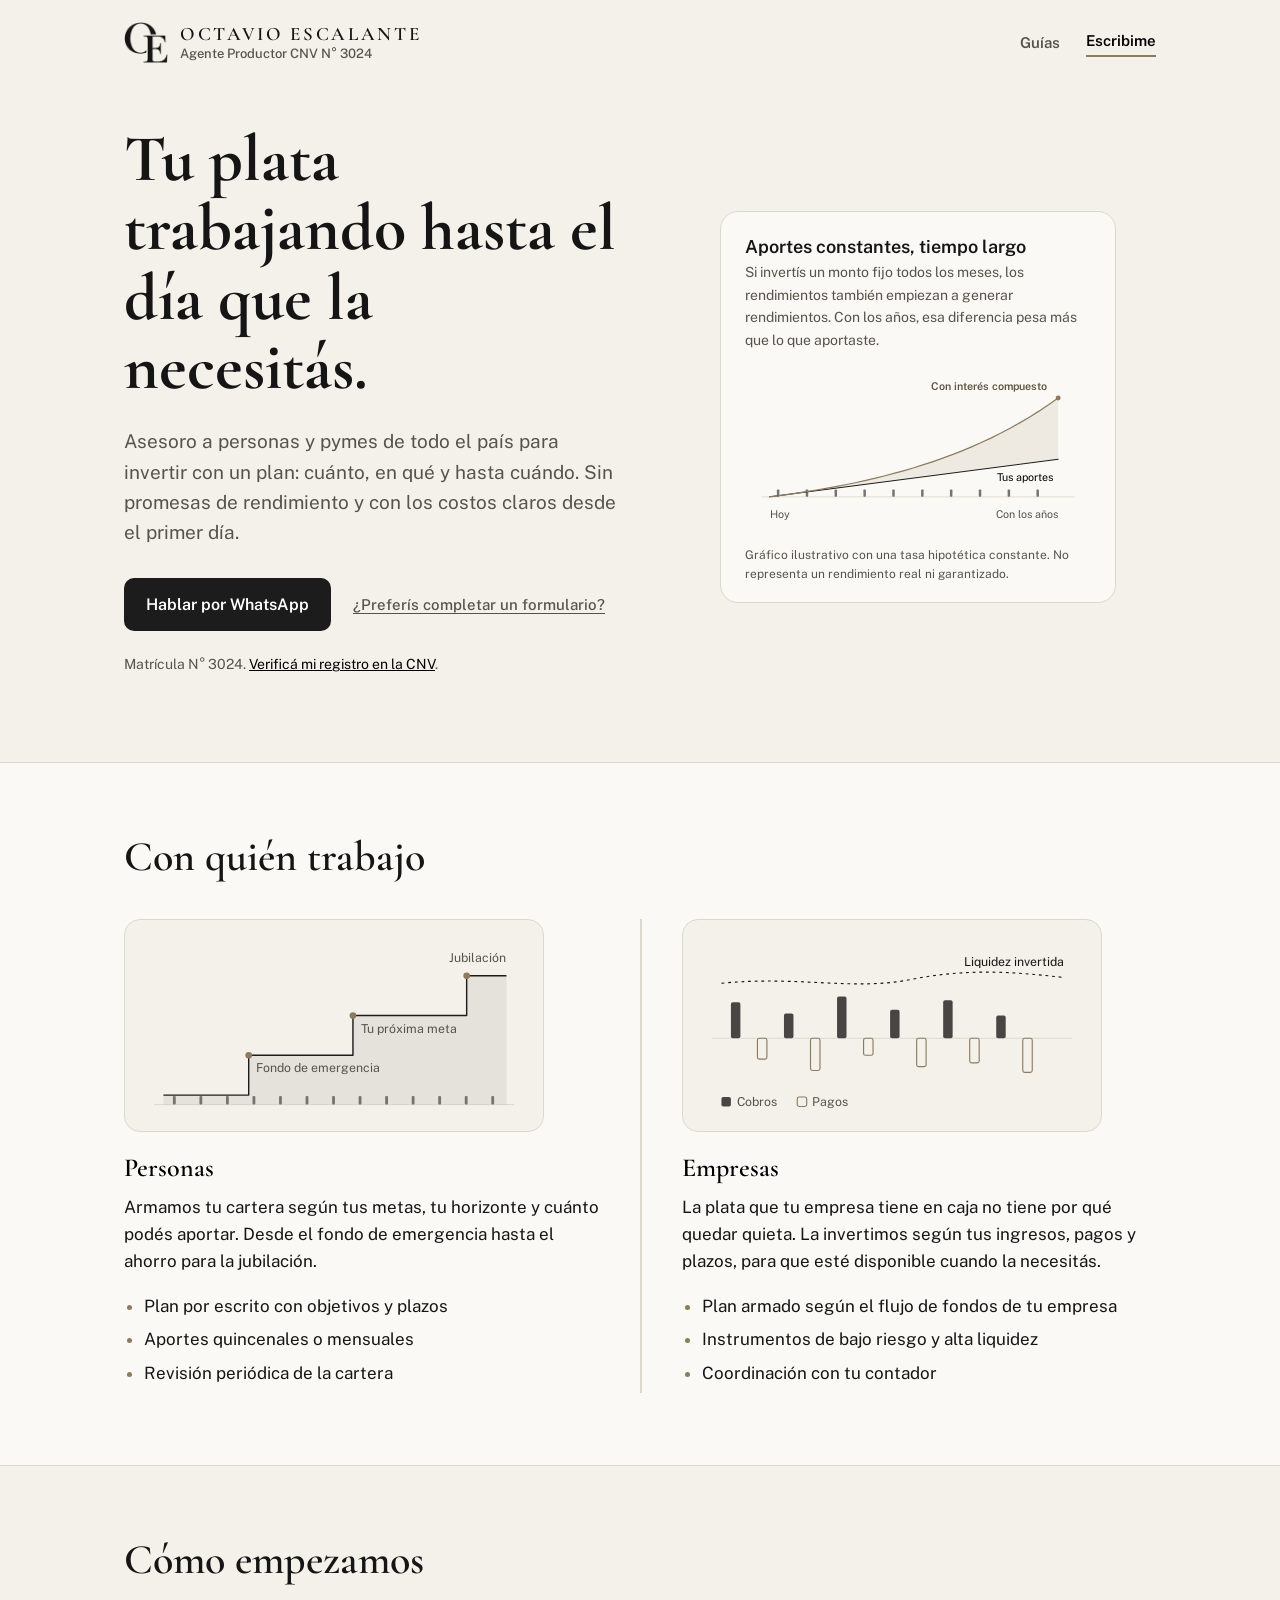
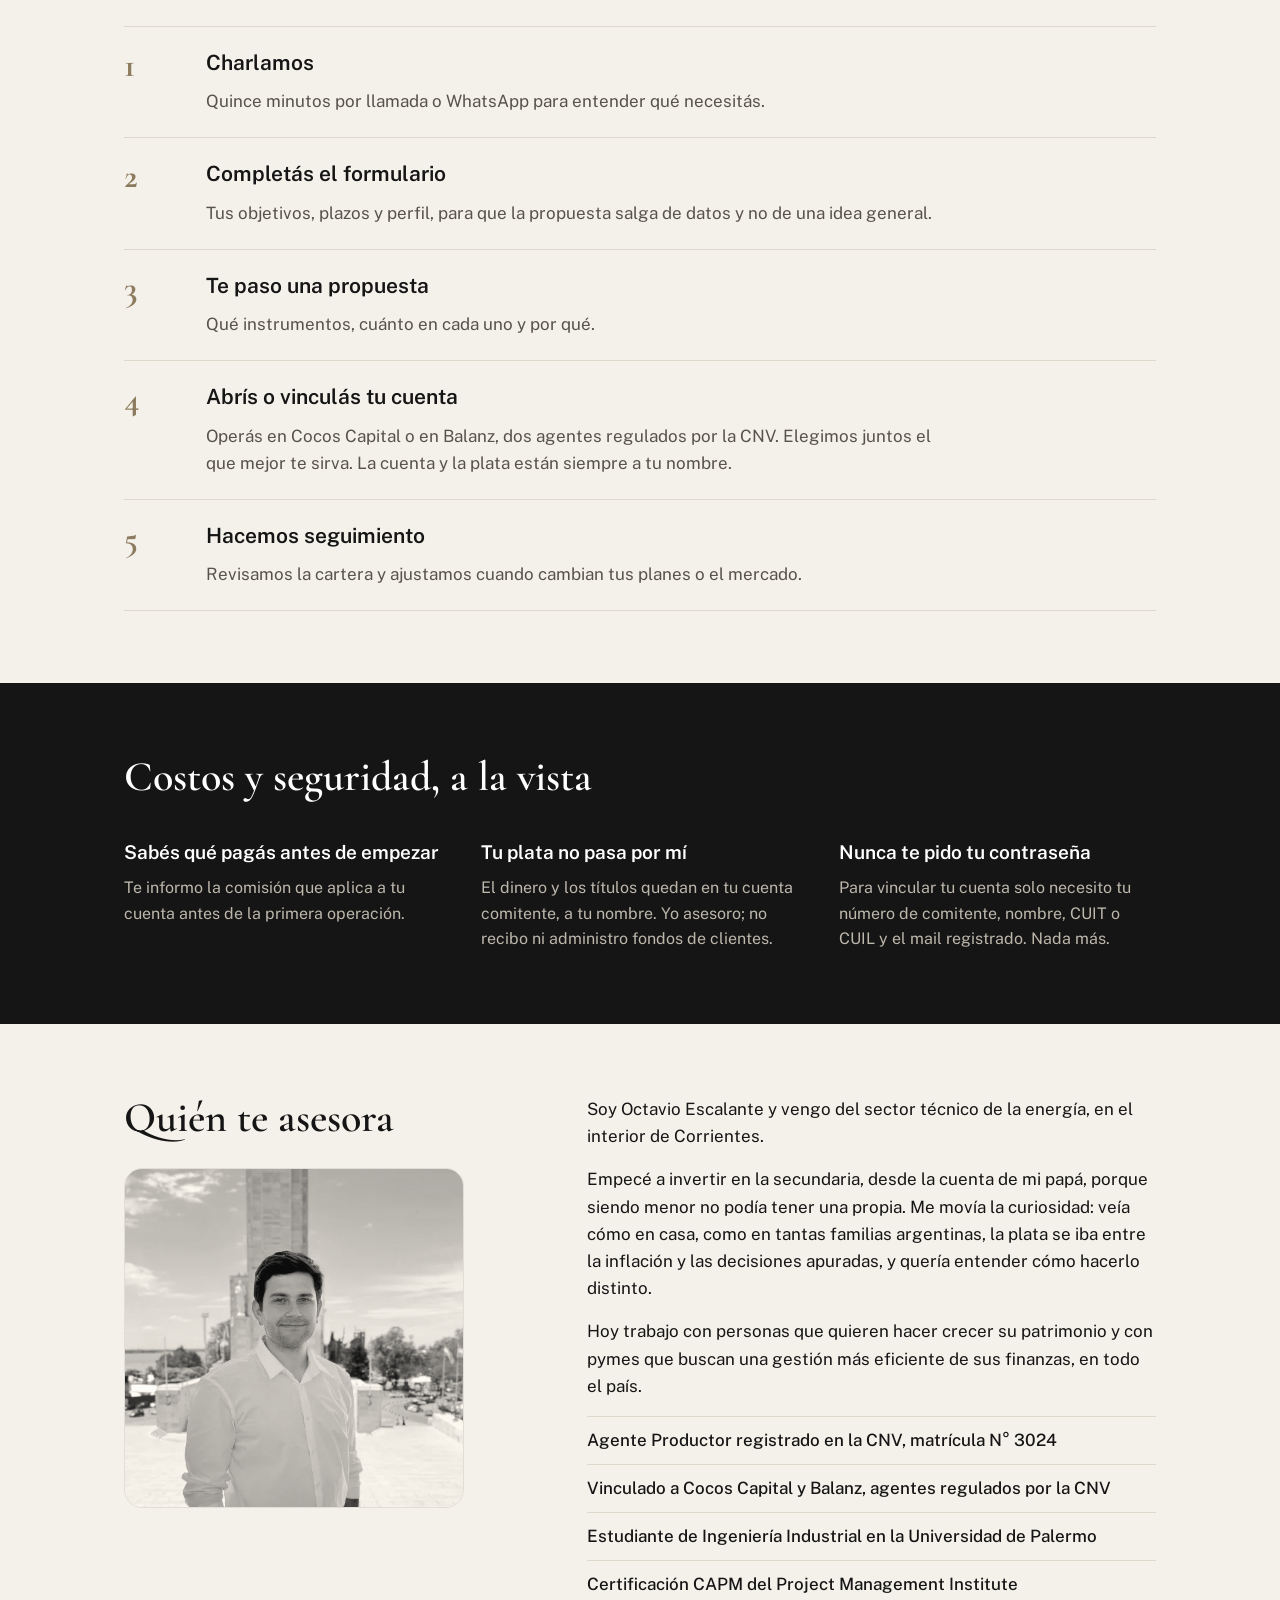
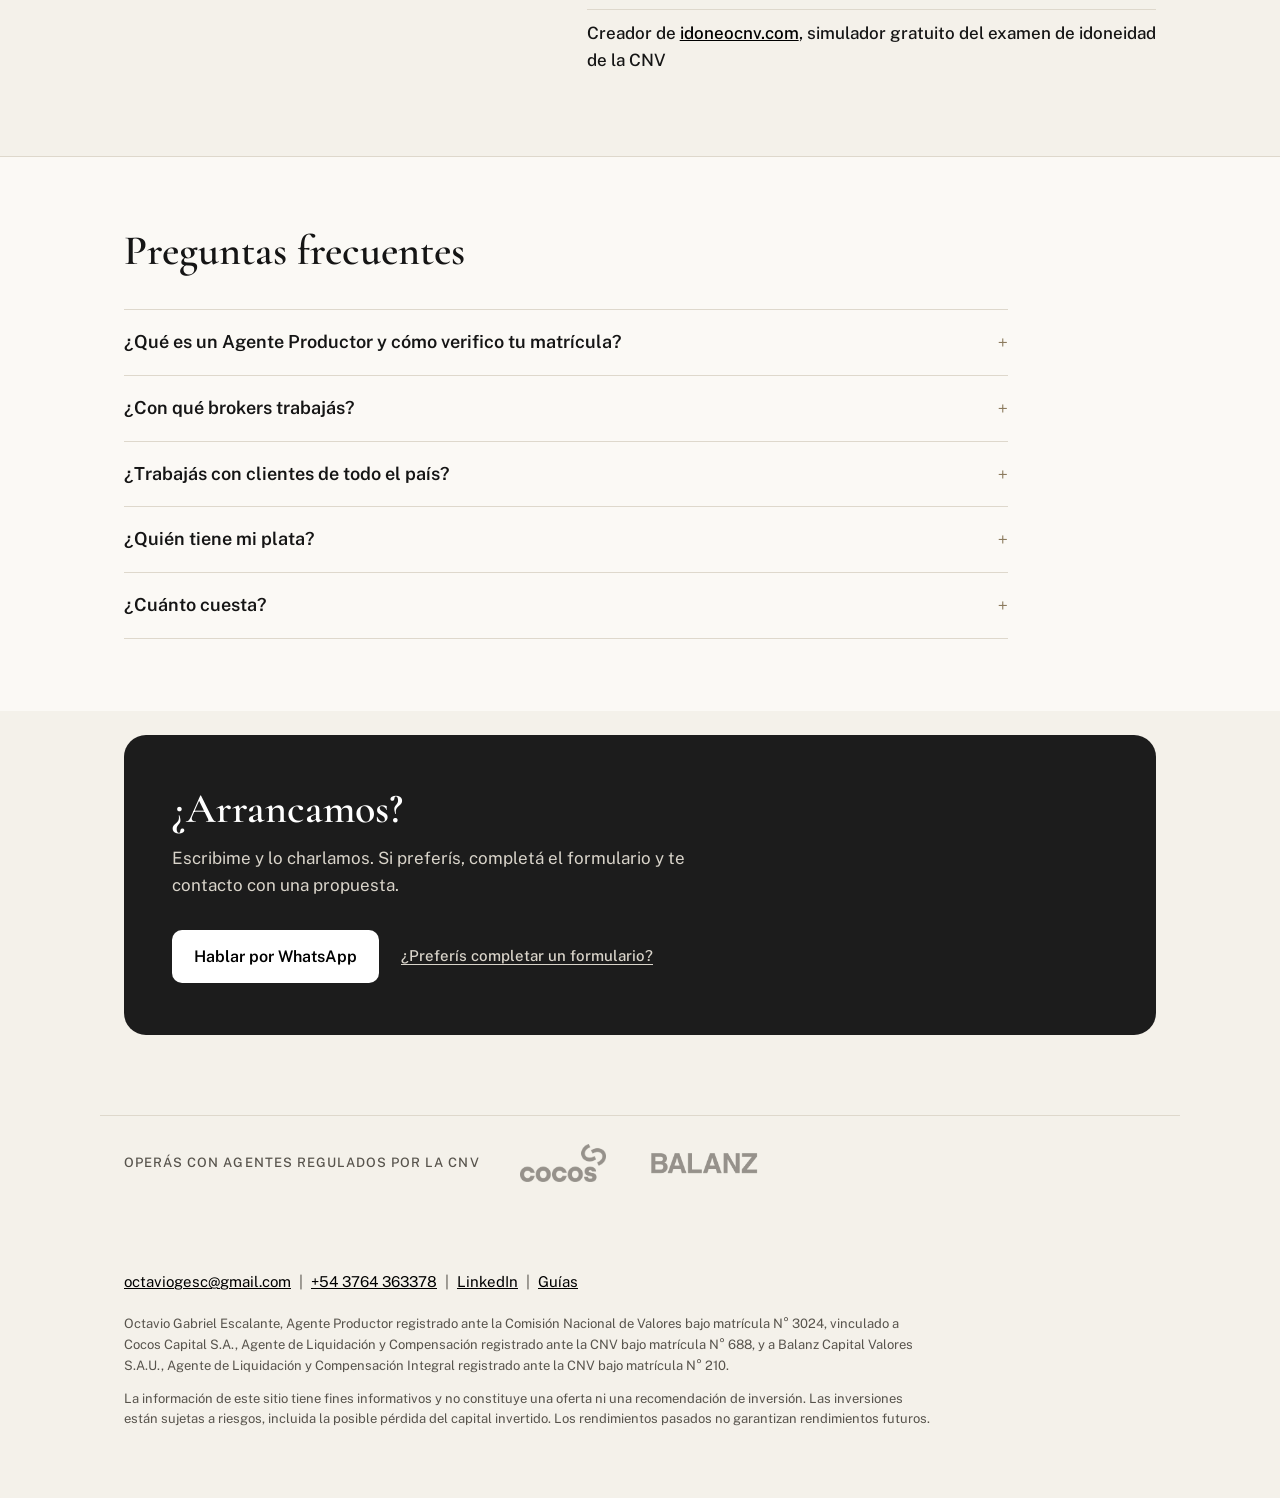
==== index.html @ 1ec22346 "Foto en blanco y negro cálido que pasa a color (hover en compu, al verla en el celular) Co-Authored-" ====
<!doctype html>
<html lang="es-AR">
<head>
<meta charset="utf-8">
<meta name="viewport" content="width=device-width, initial-scale=1">
<title>Octavio Escalante | Asesoramiento de inversiones para personas y pymes</title>
<meta name="description" content="Asesoramiento de inversiones para personas y pymes de todo el país, con base en Corrientes y Misiones. Agente Productor CNV N° 3024. Operás en Cocos Capital o Balanz, siempre a tu nombre.">
<link rel="canonical" href="https://octavioescalante.com/">
<meta name="robots" content="index,follow">
<meta property="og:type" content="website">
<meta property="og:locale" content="es_AR">
<meta property="og:url" content="https://octavioescalante.com/">
<meta property="og:site_name" content="Octavio Escalante">
<meta property="og:title" content="Octavio Escalante | Asesoramiento de inversiones para personas y pymes">
<meta property="og:description" content="Invertí con un plan: cuánto, en qué y hasta cuándo. Agente Productor CNV N° 3024. Personas y pymes de todo el país.">
<meta property="og:image" content="https://octavioescalante.com/octavio-escalante.jpg">
<meta property="og:image:width" content="560">
<meta property="og:image:height" content="560">
<meta property="og:image:alt" content="Octavio Escalante, Agente Productor CNV">
<meta name="twitter:card" content="summary">
<script type="application/ld+json">
{
  "@context": "https://schema.org",
  "@graph": [
    {
      "@type": "Person",
      "@id": "https://octavioescalante.com/#octavio",
      "name": "Octavio Gabriel Escalante",
      "alternateName": "Octavio Escalante",
      "jobTitle": "Agente Productor CNV, matrícula N° 3024",
      "url": "https://octavioescalante.com/",
      "image": "https://octavioescalante.com/octavio-escalante.jpg",
      "email": "mailto:octaviogesc@gmail.com",
      "telephone": "+54 3764 363378",
      "sameAs": ["https://linkedin.com/in/octaviogescalante"],
      "alumniOf": {"@type": "CollegeOrUniversity", "name": "Universidad de Palermo"},
      "hasCredential": [
        {"@type": "EducationalOccupationalCredential", "name": "Agente Productor registrado ante la Comisión Nacional de Valores, matrícula N° 3024", "recognizedBy": {"@type": "GovernmentOrganization", "name": "Comisión Nacional de Valores (CNV)", "url": "https://www.cnv.gov.ar"}},
        {"@type": "EducationalOccupationalCredential", "name": "Certified Associate in Project Management (CAPM)", "recognizedBy": {"@type": "Organization", "name": "Project Management Institute"}}
      ],
      "knowsAbout": ["Inversiones", "Mercado de capitales argentino", "Fondos comunes de inversión", "Gestión de tesorería para pymes", "Planificación financiera"]
    },
    {
      "@type": "FinancialService",
      "@id": "https://octavioescalante.com/#servicio",
      "name": "Octavio Escalante — Asesoramiento de inversiones",
      "url": "https://octavioescalante.com/",
      "image": "https://octavioescalante.com/octavio-escalante.jpg",
      "description": "Asesoramiento de inversiones para personas y pymes: carteras según metas y horizonte, e inversión de la liquidez de empresas según sus ingresos, pagos y plazos.",
      "founder": {"@id": "https://octavioescalante.com/#octavio"},
      "telephone": "+54 3764 363378",
      "email": "octaviogesc@gmail.com",
      "address": {"@type": "PostalAddress", "addressRegion": "Corrientes", "addressCountry": "AR"},
      "areaServed": [
        {"@type": "Country", "name": "Argentina"},
        {"@type": "State", "name": "Corrientes"},
        {"@type": "State", "name": "Misiones"}
      ]
    }
  ]
}
</script>
<link rel="icon" href="favicon.ico" sizes="any">
<link rel="icon" type="image/png" sizes="32x32" href="favicon-32.png">
<link rel="apple-touch-icon" href="apple-touch-icon.png">
<link rel="preconnect" href="https://fonts.googleapis.com">
<link rel="preconnect" href="https://fonts.gstatic.com" crossorigin>
<link href="https://fonts.googleapis.com/css2?family=Cormorant+Garamond:wght@500;600;700&family=Public+Sans:wght@400;500;600&display=swap" rel="stylesheet">
<style>
  :root{
    --mist:#F4F1EA;
    --paper:#FBF9F5;
    --ink:#151515;
    --ink-soft:#57534C;
    --river:#1C1C1C;
    --river-deep:#000000;
    --amber:#8C7B5E;
    --line:#DED8CC;
    --max:1080px;
  }
  *{box-sizing:border-box}
  html{scroll-behavior:smooth}
  @media (prefers-reduced-motion:reduce){html{scroll-behavior:auto}*{animation:none!important;transition:none!important}}
  body{margin:0;background:var(--mist);color:var(--ink);font-family:"Public Sans",system-ui,sans-serif;font-size:17px;line-height:1.6;-webkit-font-smoothing:antialiased}
  a{color:var(--river-deep)}
  a:focus-visible,.btn:focus-visible{outline:3px solid var(--amber);outline-offset:3px;border-radius:6px}
  .wrap{max-width:var(--max);margin:0 auto;padding:0 24px}
  h1,h2,h3{font-family:"Cormorant Garamond",Georgia,serif;font-weight:600;line-height:1.05;margin:0;letter-spacing:0}

  /* Header */
  header{padding:22px 0}
  header .wrap{display:flex;align-items:center;justify-content:space-between;gap:16px}
  .brand{display:flex;align-items:center;gap:12px;font-family:"Cormorant Garamond",Georgia,serif;font-weight:600;font-size:19px;text-transform:uppercase;letter-spacing:.14em;text-decoration:none;color:var(--ink);line-height:1.15}
  .brand-mark{display:block;width:44px;height:auto;flex-shrink:0}
  .brand small{display:block;margin-top:2px;text-transform:none;letter-spacing:0;font-family:"Public Sans",sans-serif;font-weight:500;font-size:13px;color:var(--ink-soft);letter-spacing:0}
  .head-nav{display:flex;align-items:center;gap:26px}
  .nav-link{font-weight:600;font-size:15px;text-decoration:none;color:var(--ink-soft)}
  .nav-link:hover{color:var(--river-deep)}
  .head-link{font-weight:600;font-size:15px;text-decoration:none;color:var(--river-deep);border-bottom:2px solid var(--amber);padding-bottom:2px}

  /* Buttons */
  .btn{display:inline-block;font-weight:600;font-size:16px;text-decoration:none;padding:14px 22px;border-radius:10px;transition:background .15s}
  .btn-primary{background:var(--river);color:#fff}
  .btn-primary:hover{background:var(--river-deep)}
  .btn-secondary{color:var(--river-deep);background:transparent;box-shadow:inset 0 0 0 2px var(--river)}
  .btn-secondary:hover{background:#EDE8DE}
  .actions{display:flex;flex-wrap:wrap;align-items:center;gap:14px 22px;margin-top:30px}
  .form-link{font-size:15px;font-weight:500;color:var(--ink-soft);text-decoration:underline;text-underline-offset:3px}
  .form-link:hover{color:var(--river-deep)}
  .cta .form-link{color:#D9D4CA}
  .cta .form-link:hover{color:#fff}

  /* Hero */
  .hero{padding:40px 0 72px}
  .hero .wrap{display:grid;grid-template-columns:1.05fr 1fr;gap:56px;align-items:center}
  .hero h1{font-size:clamp(40px,6vw,66px);font-weight:700}
  .hero p.lead{font-size:19px;color:var(--ink-soft);max-width:34em;margin:24px 0 0}
  .verify{margin-top:22px;font-size:14px;color:var(--ink-soft)}

  .flow{background:var(--paper);border-radius:18px;padding:26px 24px 18px;border:1px solid var(--line)}
  .flow h2{font-size:18px;font-weight:600;font-family:"Public Sans",sans-serif;margin-bottom:4px}
  .flow p{margin:0;font-size:14px;color:var(--ink-soft)}
  .flow svg{display:block;width:100%;height:auto;margin-top:14px}
  .flow .note{font-size:12px;margin-top:8px}
  .curve{stroke-dasharray:640;stroke-dashoffset:640;animation:draw 1.8s .3s ease-out forwards}
  @keyframes draw{to{stroke-dashoffset:0}}

  /* Sections */
  section{padding:72px 0}
  section h2{font-size:clamp(30px,4vw,42px)}
  .sub{color:var(--ink-soft);max-width:38em;margin:14px 0 0}

  .who{background:var(--paper);border-top:1px solid var(--line);border-bottom:1px solid var(--line)}
  .who-grid{display:grid;grid-template-columns:1fr 1fr;margin-top:40px}
  .who-grid > div{padding:0 40px 0 0}
  .who-grid > div + div{padding:0 0 0 40px;border-left:2px solid var(--line)}
  .who-art{display:block;width:100%;max-width:420px;height:auto;margin:0 0 22px;background:var(--mist);border:1px solid var(--line);border-radius:16px;padding:14px 10px 8px}
  .who h3{font-size:26px;color:var(--river-deep)}
  .who p{margin:12px 0 0}
  .who ul{margin:18px 0 0;padding-left:20px}
  .who li{margin:6px 0}
  .who li::marker{color:var(--amber)}

  .steps{list-style:none;padding:0;margin:44px 0 0;counter-reset:s;display:grid;gap:0}
  .steps li{counter-increment:s;display:grid;grid-template-columns:64px 1fr;gap:8px 18px;padding:22px 0;border-top:1px solid var(--line)}
  .steps li:last-child{border-bottom:1px solid var(--line)}
  .steps li::before{grid-row:1 / span 2;content:counter(s);font-family:"Cormorant Garamond",Georgia,serif;font-weight:700;font-size:34px;color:var(--amber);line-height:1}
  .steps h3{font-size:21px;font-family:"Public Sans",sans-serif;font-weight:600;line-height:1.3}
  .steps p{margin:4px 0 0;color:var(--ink-soft);max-width:44em}

  .costs{background:var(--ink);color:#E9E5DD}
  .costs h2{color:#fff}
  .costs .cols{display:grid;grid-template-columns:repeat(3,1fr);gap:40px;margin-top:40px}
  .costs h3{font-size:19px;font-family:"Public Sans",sans-serif;font-weight:600;color:#fff;line-height:1.35}
  .costs p{margin:10px 0 0;color:#BDB7AC;font-size:16px}

  .about .wrap{display:grid;grid-template-columns:1fr 1.4fr;gap:56px;align-items:start}
  .about p{margin:0 0 16px;max-width:36em}
  .creds{list-style:none;padding:0;margin:8px 0 0}
  .creds li{padding:10px 0;border-top:1px solid var(--line);font-weight:500}
  .portrait{margin:28px 0 0;max-width:340px}
  .portrait img{display:block;width:100%;height:auto;aspect-ratio:1/1;object-fit:cover;border-radius:18px;border:1px solid var(--line)}
  .portrait img{filter:grayscale(1) sepia(.14) contrast(.92) brightness(1.03);transition:filter .9s ease}
  @media (hover:hover){.portrait:hover img{filter:none}}
  @media (hover:none){.portrait.in-view img{filter:none;transition-delay:.3s}}

  .faq{background:var(--paper);border-top:1px solid var(--line)}
  .faq-list{margin:36px 0 0;max-width:52em}
  .faq details{border-top:1px solid var(--line);padding:18px 0}
  .faq details:last-child{border-bottom:1px solid var(--line)}
  .faq summary{cursor:pointer;font-weight:600;font-size:18px;list-style:none;display:flex;justify-content:space-between;gap:16px}
  .faq summary::-webkit-details-marker{display:none}
  .faq summary::after{content:"+";color:var(--amber);font-family:"Cormorant Garamond",Georgia,serif;font-size:24px;line-height:1}
  .faq details[open] summary::after{content:"–"}
  .faq details p{margin:10px 0 0;color:var(--ink-soft)}

  .cta{text-align:left;padding-top:24px}
  .cta .box{background:var(--river);color:#fff;border-radius:22px;padding:52px 48px}
  .cta h2{color:#fff}
  .cta p{color:#D9D4CA;margin:14px 0 0;max-width:34em}
  .cta .btn-primary{background:#fff;color:var(--river-deep)}
  .cta .btn-primary:hover{background:#EFEBE3}
  .cta .btn-secondary{color:#fff;box-shadow:inset 0 0 0 2px rgba(255,255,255,.7)}
  .cta .btn-secondary:hover{background:rgba(255,255,255,.1)}


  .partners{padding:8px 0 40px}
  .partners .wrap{display:flex;flex-wrap:wrap;align-items:center;gap:14px 40px;border-top:1px solid var(--line);padding-top:28px}
  .partners p{margin:0;font-size:13px;font-weight:500;letter-spacing:.08em;text-transform:uppercase;color:var(--ink-soft)}
  .partner-logos{display:flex;gap:44px;align-items:center;flex-wrap:wrap}
  .partner-logos img{display:block;width:auto;opacity:.6;transition:opacity .2s}
  .partner-logos img:hover{opacity:.9}
  .partner-logos .cocos{height:38px}
  .partner-logos .balanz{height:22px}

  footer{padding:48px 0 56px;font-size:13px;color:var(--ink-soft)}
  footer p{margin:0 0 12px;max-width:62em}
  footer .contact{font-size:15px;margin-bottom:20px}

  @media (max-width:820px){
    body{font-size:16px}
    .wrap{padding:0 16px}
    .hero{padding:16px 0 56px}
    .hero .wrap,.about .wrap{grid-template-columns:1fr;gap:36px}
    .who-grid{grid-template-columns:1fr;gap:36px}
    .who-grid > div,.who-grid > div + div{padding:0;border-left:0}
    .who-grid > div + div{padding-top:36px;border-top:2px solid var(--line)}
    .costs .cols{grid-template-columns:1fr;gap:28px}
    .portrait{max-width:260px}
    section{padding:56px 0}
    .steps li{grid-template-columns:44px 1fr}
    .steps li::before{font-size:28px}
    .cta .box{padding:36px 24px}
    .btn{width:100%;text-align:center}
    .form-link{width:100%;text-align:center}
    .head-link{display:none}
  }
</style>
</head>
<body>

<header>
  <div class="wrap">
    <a class="brand" href="/"><img class="brand-mark" src="/img/oe-logo.png" width="44" height="41" alt=""><span>Octavio Escalante<small>Agente Productor CNV N° 3024</small></span></a>
    <nav class="head-nav">
      <a class="nav-link" href="/guias/">Guías</a>
      <a class="head-link" href="https://wa.me/5493764363378" target="_blank" rel="noopener">Escribime</a>
    </nav>
  </div>
</header>

<main>
  <div class="hero">
    <div class="wrap">
      <div>
        <h1>Tu plata trabajando hasta el día que la necesitás.</h1>
        <p class="lead">Asesoro a personas y pymes de todo el país para invertir con un plan: cuánto, en qué y hasta cuándo. Sin promesas de rendimiento y con los costos claros desde el primer día.</p>
        <div class="actions">
          <a class="btn btn-primary" href="https://wa.me/5493764363378" target="_blank" rel="noopener">Hablar por WhatsApp</a>
          <a class="form-link" href="https://forms.gle/kkRbq388ewTKjBtk9" target="_blank" rel="noopener">¿Preferís completar un formulario?</a>
        </div>
        <p class="verify">Matrícula N° 3024. <a href="https://www.cnv.gov.ar/SitioWeb/RegistrosPublicos/Agentes" target="_blank" rel="noopener">Verificá mi registro en la CNV</a>.</p>
      </div>

      <figure class="flow" aria-label="Ejemplo ilustrativo: aportes mensuales y el efecto del interés compuesto con el tiempo">
        <h2>Aportes constantes, tiempo largo</h2>
        <p>Si invertís un monto fijo todos los meses, los rendimientos también empiezan a generar rendimientos. Con los años, esa diferencia pesa más que lo que aportaste.</p>
        <svg viewBox="0 0 420 210" role="img" aria-hidden="true">
          <line x1="20" y1="160" x2="400" y2="160" stroke="#DED8CC" stroke-width="1"/>
          <path d="M30.0 160.0 L41.7 158.5 L53.3 156.9 L65.0 155.2 L76.7 153.4 L88.3 151.4 L100.0 149.4 L111.7 147.3 L123.3 145.0 L135.0 142.6 L146.7 140.0 L158.3 137.3 L170.0 134.4 L181.7 131.3 L193.3 128.1 L205.0 124.7 L216.7 121.0 L228.3 117.2 L240.0 113.1 L251.7 108.8 L263.3 104.2 L275.0 99.3 L286.7 94.1 L298.3 88.7 L310.0 82.9 L321.7 76.7 L333.3 70.2 L345.0 63.3 L356.7 56.0 L368.3 48.2 L380.0 40.0 L380.0 114.5 L30.0 160 Z" fill="#8C7B5E" opacity="0.12"/>
          <g fill="#1C1C1C" opacity="0.6"><rect x="38.7" y="151" width="3" height="9" rx="1"/><rect x="73.7" y="151" width="3" height="9" rx="1"/><rect x="108.7" y="151" width="3" height="9" rx="1"/><rect x="143.7" y="151" width="3" height="9" rx="1"/><rect x="178.7" y="151" width="3" height="9" rx="1"/><rect x="213.7" y="151" width="3" height="9" rx="1"/><rect x="248.7" y="151" width="3" height="9" rx="1"/><rect x="283.7" y="151" width="3" height="9" rx="1"/><rect x="318.7" y="151" width="3" height="9" rx="1"/><rect x="353.7" y="151" width="3" height="9" rx="1"/></g>
          <line x1="30" y1="160" x2="380" y2="114.5" stroke="#1C1C1C" stroke-width="1.25" stroke-linecap="round"/>
          <path class="curve" d="M30.0 160.0 L41.7 158.5 L53.3 156.9 L65.0 155.2 L76.7 153.4 L88.3 151.4 L100.0 149.4 L111.7 147.3 L123.3 145.0 L135.0 142.6 L146.7 140.0 L158.3 137.3 L170.0 134.4 L181.7 131.3 L193.3 128.1 L205.0 124.7 L216.7 121.0 L228.3 117.2 L240.0 113.1 L251.7 108.8 L263.3 104.2 L275.0 99.3 L286.7 94.1 L298.3 88.7 L310.0 82.9 L321.7 76.7 L333.3 70.2 L345.0 63.3 L356.7 56.0 L368.3 48.2 L380.0 40.0" fill="none" stroke="#8C7B5E" stroke-width="1.5" stroke-linecap="round" stroke-linejoin="round"/>
          <circle cx="380" cy="40" r="3" fill="#8C7B5E"/>
          <text x="366" y="30" text-anchor="end" font-family="Public Sans, sans-serif" font-size="13" font-weight="600" fill="#5E5240">Con interés compuesto</text>
          <text x="374" y="141" text-anchor="end" font-family="Public Sans, sans-serif" font-size="13" fill="#000000">Tus aportes</text>
          <text x="30" y="186" font-family="Public Sans, sans-serif" font-size="13" fill="#57534C">Hoy</text>
          <text x="380" y="186" text-anchor="end" font-family="Public Sans, sans-serif" font-size="13" fill="#57534C">Con los años</text>
        </svg>
        <p class="note">Gráfico ilustrativo con una tasa hipotética constante. No representa un rendimiento real ni garantizado.</p>
      </figure>
    </div>
  </div>

  <section class="who">
    <div class="wrap">
      <h2>Con quién trabajo</h2>
      <div class="who-grid">
        <div>
          <svg class="who-art" viewBox="0 0 420 200" role="img" aria-label="Ilustración: aportes periódicos que avanzan hacia metas, del fondo de emergencia a la jubilación">
            <line x1="20" y1="180" x2="400" y2="180" stroke="#DED8CC" stroke-width="1"/>
            <path d="M30 170 L120 170 L120 128 L230 128 L230 86 L350 86 L350 44 L392 44 L392 180 L30 180 Z" fill="#1C1C1C" opacity="0.07"/>
            <g fill="#1C1C1C" opacity="0.55"><rect x="40" y="171" width="3" height="9" rx="1"/><rect x="68" y="171" width="3" height="9" rx="1"/><rect x="96" y="171" width="3" height="9" rx="1"/><rect x="124" y="171" width="3" height="9" rx="1"/><rect x="152" y="171" width="3" height="9" rx="1"/><rect x="180" y="171" width="3" height="9" rx="1"/><rect x="208" y="171" width="3" height="9" rx="1"/><rect x="236" y="171" width="3" height="9" rx="1"/><rect x="264" y="171" width="3" height="9" rx="1"/><rect x="292" y="171" width="3" height="9" rx="1"/><rect x="320" y="171" width="3" height="9" rx="1"/><rect x="348" y="171" width="3" height="9" rx="1"/><rect x="376" y="171" width="3" height="9" rx="1"/></g>
            <path d="M30 170 L120 170 L120 128 L230 128 L230 86 L350 86 L350 44 L392 44" fill="none" stroke="#1C1C1C" stroke-width="1.5" stroke-linejoin="round"/>
            <circle cx="120" cy="128" r="3.5" fill="#8C7B5E"/><text x="128" y="146" font-family="Public Sans, sans-serif" font-size="13" fill="#57534C">Fondo de emergencia</text><circle cx="230" cy="86" r="3.5" fill="#8C7B5E"/><text x="238" y="104" font-family="Public Sans, sans-serif" font-size="13" fill="#57534C">Tu próxima meta</text><circle cx="350" cy="44" r="3.5" fill="#8C7B5E"/><text x="392" y="30" text-anchor="end" font-family="Public Sans, sans-serif" font-size="13" fill="#57534C">Jubilación</text>
          </svg>
          <h3>Personas</h3>
          <p>Armamos tu cartera según tus metas, tu horizonte y cuánto podés aportar. Desde el fondo de emergencia hasta el ahorro para la jubilación.</p>
          <ul>
            <li>Plan por escrito con objetivos y plazos</li>
            <li>Aportes quincenales o mensuales</li>
            <li>Revisión periódica de la cartera</li>
          </ul>
        </div>
        <div>
          <svg class="who-art" viewBox="0 0 420 200" role="img" aria-label="Ilustración: cobros y pagos de una empresa durante el mes, con la liquidez invertida mientras tanto">
            <line x1="20" y1="110" x2="400" y2="110" stroke="#DED8CC" stroke-width="1"/>
            <rect x="40" y="72" width="10" height="38" rx="2" fill="#1C1C1C" opacity="0.8"/><rect x="96" y="84" width="10" height="26" rx="2" fill="#1C1C1C" opacity="0.8"/><rect x="152" y="66" width="10" height="44" rx="2" fill="#1C1C1C" opacity="0.8"/><rect x="208" y="80" width="10" height="30" rx="2" fill="#1C1C1C" opacity="0.8"/><rect x="264" y="70" width="10" height="40" rx="2" fill="#1C1C1C" opacity="0.8"/><rect x="320" y="86" width="10" height="24" rx="2" fill="#1C1C1C" opacity="0.8"/><rect x="68" y="110" width="10" height="22" rx="2" fill="none" stroke="#8C7B5E" stroke-width="1.2"/><rect x="124" y="110" width="10" height="34" rx="2" fill="none" stroke="#8C7B5E" stroke-width="1.2"/><rect x="180" y="110" width="10" height="18" rx="2" fill="none" stroke="#8C7B5E" stroke-width="1.2"/><rect x="236" y="110" width="10" height="30" rx="2" fill="none" stroke="#8C7B5E" stroke-width="1.2"/><rect x="292" y="110" width="10" height="26" rx="2" fill="none" stroke="#8C7B5E" stroke-width="1.2"/><rect x="348" y="110" width="10" height="36" rx="2" fill="none" stroke="#8C7B5E" stroke-width="1.2"/>
            <path d="M30 52 C 110 44, 170 60, 230 48 S 340 40, 392 46" fill="none" stroke="#151515" stroke-width="1.2" stroke-dasharray="3 4"/>
            <text x="392" y="34" text-anchor="end" font-family="Public Sans, sans-serif" font-size="13" fill="#151515">Liquidez invertida</text>
            <rect x="30" y="172" width="10" height="10" rx="2" fill="#1C1C1C" opacity="0.8"/><text x="46" y="181" font-family="Public Sans, sans-serif" font-size="13" fill="#57534C">Cobros</text>
            <rect x="110" y="172" width="10" height="10" rx="2" fill="none" stroke="#8C7B5E" stroke-width="1.2"/><text x="126" y="181" font-family="Public Sans, sans-serif" font-size="13" fill="#57534C">Pagos</text>
          </svg>
          <h3>Empresas</h3>
          <p>La plata que tu empresa tiene en caja no tiene por qué quedar quieta. La invertimos según tus ingresos, pagos y plazos, para que esté disponible cuando la necesitás.</p>
          <ul>
            <li>Plan armado según el flujo de fondos de tu empresa</li>
            <li>Instrumentos de bajo riesgo y alta liquidez</li>
            <li>Coordinación con tu contador</li>
          </ul>
        </div>
      </div>
    </div>
  </section>

  <section>
    <div class="wrap">
      <h2>Cómo empezamos</h2>
      <ol class="steps">
        <li><h3>Charlamos</h3><p>Quince minutos por llamada o WhatsApp para entender qué necesitás.</p></li>
        <li><h3>Completás el formulario</h3><p>Tus objetivos, plazos y perfil, para que la propuesta salga de datos y no de una idea general.</p></li>
        <li><h3>Te paso una propuesta</h3><p>Qué instrumentos, cuánto en cada uno y por qué.</p></li>
        <li><h3>Abrís o vinculás tu cuenta</h3><p>Operás en Cocos Capital o en Balanz, dos agentes regulados por la CNV. Elegimos juntos el que mejor te sirva. La cuenta y la plata están siempre a tu nombre.</p></li>
        <li><h3>Hacemos seguimiento</h3><p>Revisamos la cartera y ajustamos cuando cambian tus planes o el mercado.</p></li>
      </ol>
    </div>
  </section>

  <section class="costs">
    <div class="wrap">
      <h2>Costos y seguridad, a la vista</h2>
      <div class="cols">
        <div>
          <h3>Sabés qué pagás antes de empezar</h3>
          <p>Te informo la comisión que aplica a tu cuenta antes de la primera operación.</p>
        </div>
        <div>
          <h3>Tu plata no pasa por mí</h3>
          <p>El dinero y los títulos quedan en tu cuenta comitente, a tu nombre. Yo asesoro; no recibo ni administro fondos de clientes.</p>
        </div>
        <div>
          <h3>Nunca te pido tu contraseña</h3>
          <p>Para vincular tu cuenta solo necesito tu número de comitente, nombre, CUIT o CUIL y el mail registrado. Nada más.</p>
        </div>
      </div>
    </div>
  </section>

  <section class="about">
    <div class="wrap">
      <div>
        <h2>Quién te asesora</h2>
        <figure class="portrait">
          <img src="octavio-escalante.webp" width="560" height="560" alt="Octavio Escalante, Agente Productor CNV" loading="lazy" decoding="async" onerror="this.onerror=null;this.src='octavio-escalante.jpg'">
        </figure>
      </div>
      <div>
        <p>Soy Octavio Escalante y vengo del sector técnico de la energía, en el interior de Corrientes.</p>
        <p>Empecé a invertir en la secundaria, desde la cuenta de mi papá, porque siendo menor no podía tener una propia. Me movía la curiosidad: veía cómo en casa, como en tantas familias argentinas, la plata se iba entre la inflación y las decisiones apuradas, y quería entender cómo hacerlo distinto.</p>
        <p>Hoy trabajo con personas que quieren hacer crecer su patrimonio y con pymes que buscan una gestión más eficiente de sus finanzas, en todo el país.</p>
        <ul class="creds">
          <li>Agente Productor registrado en la CNV, matrícula N° 3024</li>
          <li>Vinculado a Cocos Capital y Balanz, agentes regulados por la CNV</li>
          <li>Estudiante de Ingeniería Industrial en la Universidad de Palermo</li>
          <li>Certificación CAPM del Project Management Institute</li>
          <li>Creador de <a href="https://idoneocnv.com" target="_blank" rel="noopener">idoneocnv.com</a>, simulador gratuito del examen de idoneidad de la CNV</li>
        </ul>
      </div>
    </div>
  </section>

  <section class="faq" id="preguntas">
    <div class="wrap">
      <h2>Preguntas frecuentes</h2>
      <div class="faq-list">
        <details>
          <summary>¿Qué es un Agente Productor y cómo verifico tu matrícula?</summary>
          <p>Un Agente Productor es una persona registrada ante la Comisión Nacional de Valores (CNV) para acercar clientes a un agente de liquidación y compensación y acompañarlos en sus inversiones. Mi matrícula es la N° 3024 y la podés verificar en los <a href="https://www.cnv.gov.ar/SitioWeb/RegistrosPublicos/Agentes" target="_blank" rel="noopener">registros públicos de la CNV</a>.</p>
        </details>
        <details>
          <summary>¿Con qué brokers trabajás?</summary>
          <p>Con Cocos Capital S.A. (ALyC, matrícula CNV N° 688) y Balanz Capital Valores S.A.U. (ALyC Integral, matrícula CNV N° 210). Abrís la cuenta a tu nombre en el que mejor se adapte a lo que necesitás, o vinculamos una que ya tengas.</p>
        </details>
        <details>
          <summary>¿Trabajás con clientes de todo el país?</summary>
          <p>Sí. Todo se hace a distancia, por WhatsApp, llamada o videollamada, y la cuenta se abre online. Soy del interior de Corrientes, así que conozco de cerca a quienes viven en Corrientes y Misiones.</p>
        </details>
        <details>
          <summary>¿Quién tiene mi plata?</summary>
          <p>Vos. El dinero y los títulos quedan en tu cuenta comitente, a tu nombre, en un agente regulado por la CNV. Yo no recibo ni administro fondos de clientes y nunca te pido tu contraseña.</p>
        </details>
        <details>
          <summary>¿Cuánto cuesta?</summary>
          <p>Antes de la primera operación te informo la comisión que aplica a tu cuenta, según el broker y el tipo de cuenta. Sin costos ocultos.</p>
        </details>
      </div>
    </div>
  </section>
  <script type="application/ld+json">
  {
    "@context": "https://schema.org",
    "@type": "FAQPage",
    "mainEntity": [
      {"@type": "Question", "name": "¿Qué es un Agente Productor y cómo verifico tu matrícula?", "acceptedAnswer": {"@type": "Answer", "text": "Un Agente Productor es una persona registrada ante la Comisión Nacional de Valores (CNV) para acercar clientes a un agente de liquidación y compensación y acompañarlos en sus inversiones. Octavio Escalante tiene la matrícula N° 3024, verificable en los registros públicos de la CNV."}},
      {"@type": "Question", "name": "¿Con qué brokers trabajás?", "acceptedAnswer": {"@type": "Answer", "text": "Con Cocos Capital S.A. (ALyC, matrícula CNV N° 688) y Balanz Capital Valores S.A.U. (ALyC Integral, matrícula CNV N° 210). La cuenta se abre a nombre del cliente en el que mejor se adapte, o se vincula una existente."}},
      {"@type": "Question", "name": "¿Trabajás con clientes de todo el país?", "acceptedAnswer": {"@type": "Answer", "text": "Sí. Todo se hace a distancia, por WhatsApp, llamada o videollamada, y la cuenta se abre online. Octavio es del interior de Corrientes y conoce de cerca a clientes de Corrientes y Misiones."}},
      {"@type": "Question", "name": "¿Quién tiene mi plata?", "acceptedAnswer": {"@type": "Answer", "text": "El cliente. El dinero y los títulos quedan en su cuenta comitente, a su nombre, en un agente regulado por la CNV. El asesor no recibe ni administra fondos de clientes y nunca pide la contraseña."}},
      {"@type": "Question", "name": "¿Cuánto cuesta?", "acceptedAnswer": {"@type": "Answer", "text": "Antes de la primera operación se informa la comisión que aplica a la cuenta, según el broker y el tipo de cuenta. Sin costos ocultos."}}
    ]
  }
  </script>

  <section class="cta">
    <div class="wrap">
      <div class="box">
        <h2>¿Arrancamos?</h2>
        <p>Escribime y lo charlamos. Si preferís, completá el formulario y te contacto con una propuesta.</p>
        <div class="actions">
          <a class="btn btn-primary" href="https://wa.me/5493764363378" target="_blank" rel="noopener">Hablar por WhatsApp</a>
          <a class="form-link" href="https://forms.gle/kkRbq388ewTKjBtk9" target="_blank" rel="noopener">¿Preferís completar un formulario?</a>
        </div>
      </div>
    </div>
  </section>
</main>

<section class="partners" aria-label="Agentes con los que operás">
  <div class="wrap">
    <p>Operás con agentes regulados por la CNV</p>
    <div class="partner-logos">
      <img class="cocos" src="/img/cocos.png" width="86" height="38" alt="Cocos Capital">
      <img class="balanz" src="/img/balanz.png" width="108" height="22" alt="Balanz">
    </div>
  </div>
</section>

<footer>
  <div class="wrap">
    <p class="contact"><a href="mailto:octaviogesc@gmail.com">octaviogesc@gmail.com</a> &nbsp;|&nbsp; <a href="https://wa.me/5493764363378" target="_blank" rel="noopener">+54 3764 363378</a> &nbsp;|&nbsp; <a href="https://linkedin.com/in/octaviogescalante" target="_blank" rel="noopener">LinkedIn</a> &nbsp;|&nbsp; <a href="/guias/">Guías</a></p>
    <p>Octavio Gabriel Escalante, Agente Productor registrado ante la Comisión Nacional de Valores bajo matrícula N° 3024, vinculado a Cocos Capital S.A., Agente de Liquidación y Compensación registrado ante la CNV bajo matrícula N° 688, y a Balanz Capital Valores S.A.U., Agente de Liquidación y Compensación Integral registrado ante la CNV bajo matrícula N° 210.</p>
    <p>La información de este sitio tiene fines informativos y no constituye una oferta ni una recomendación de inversión. Las inversiones están sujetas a riesgos, incluida la posible pérdida del capital invertido. Los rendimientos pasados no garantizan rendimientos futuros.</p>
  </div>
</footer>

<script>
  (function(){
    var f=document.querySelector('.portrait');
    if(!f||!('IntersectionObserver' in window)||!matchMedia('(hover:none)').matches)return;
    new IntersectionObserver(function(es,o){es.forEach(function(e){if(e.isIntersecting){f.classList.add('in-view');o.disconnect();}});},{threshold:.6}).observe(f);
  })();
</script>
</body>
</html>
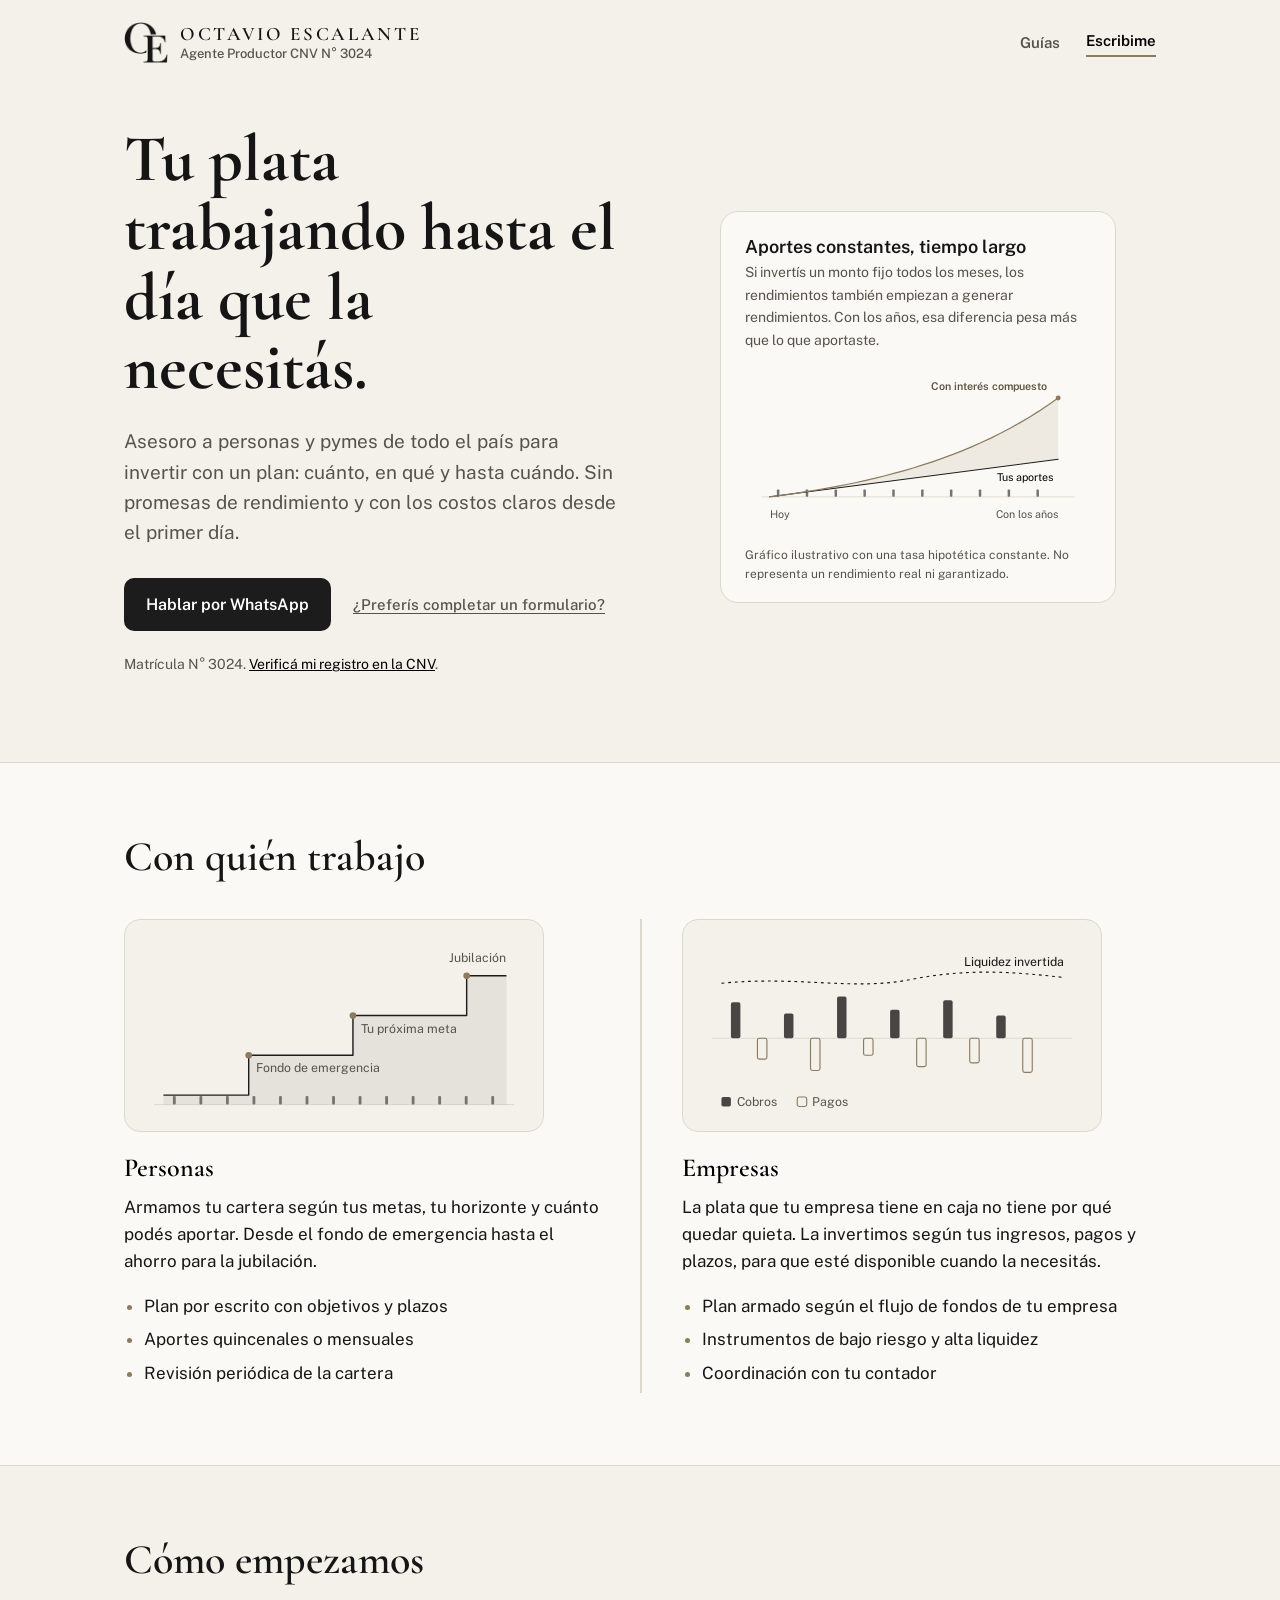
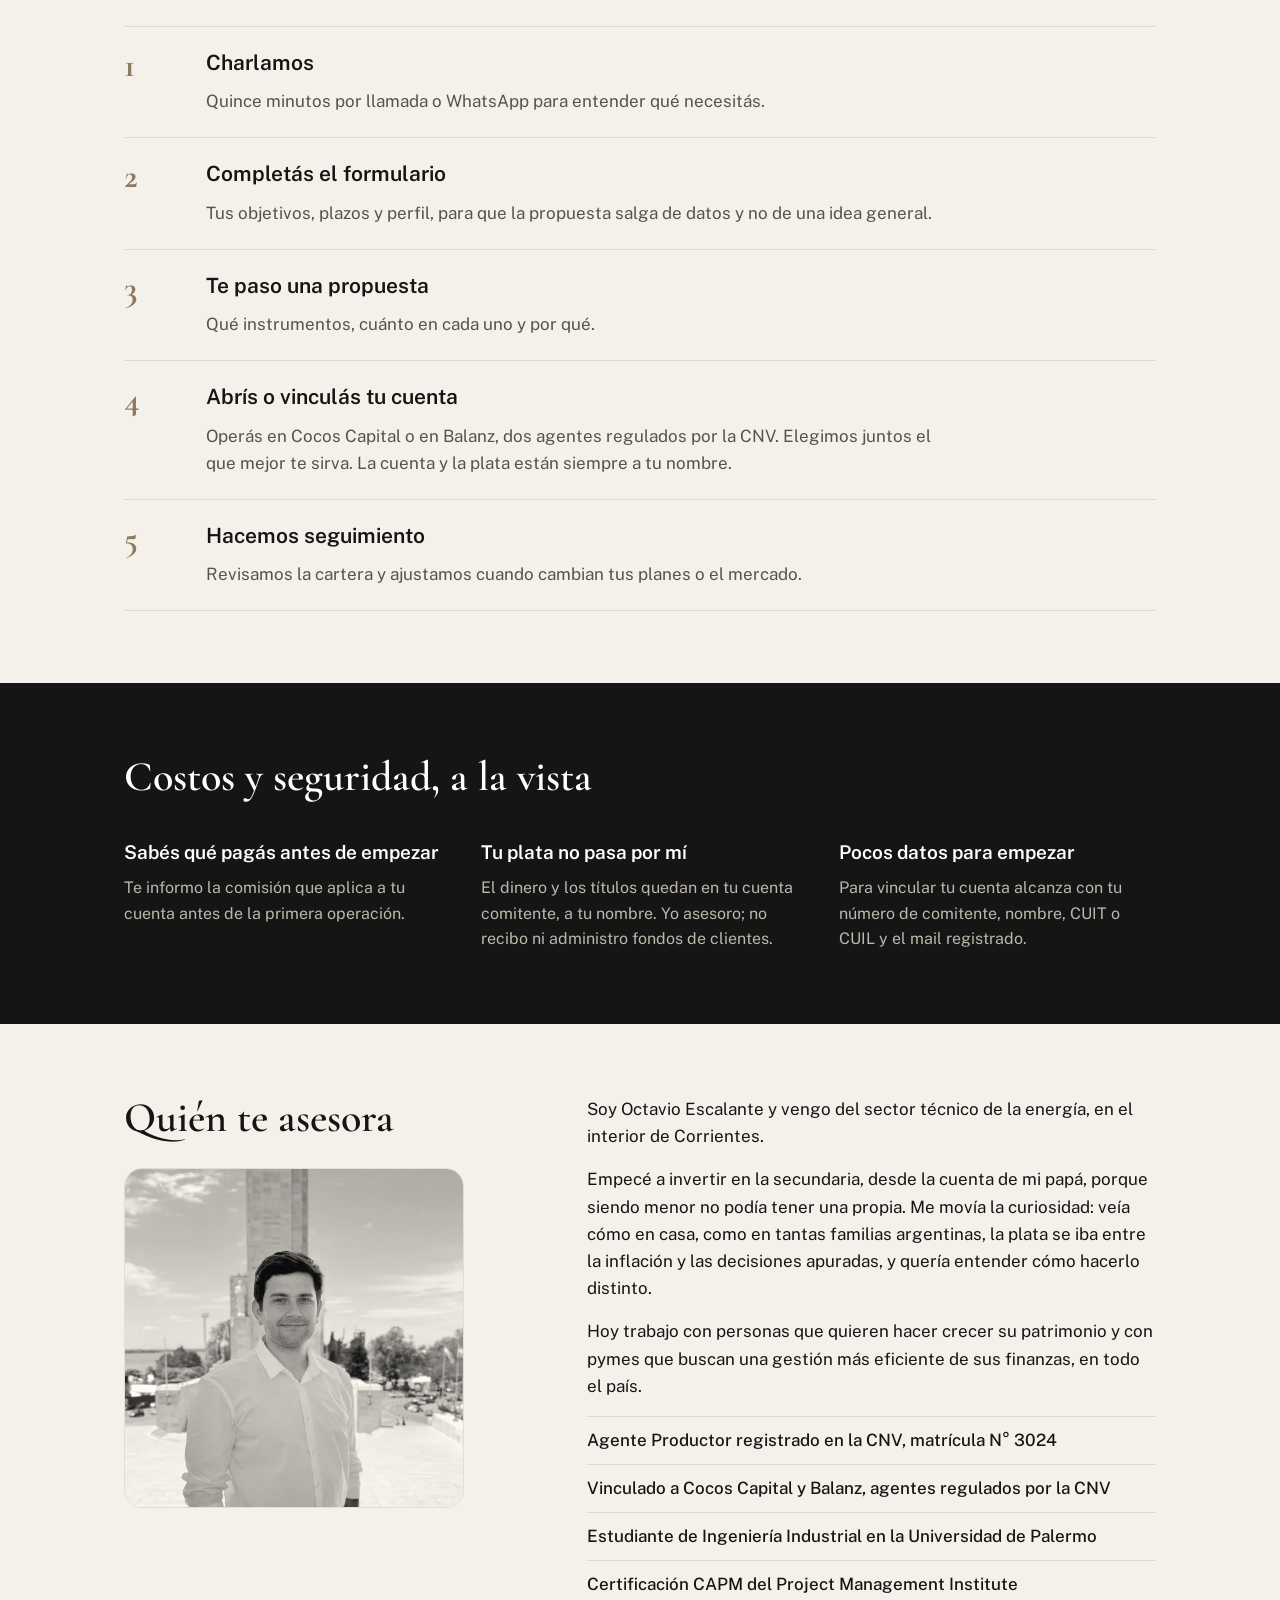
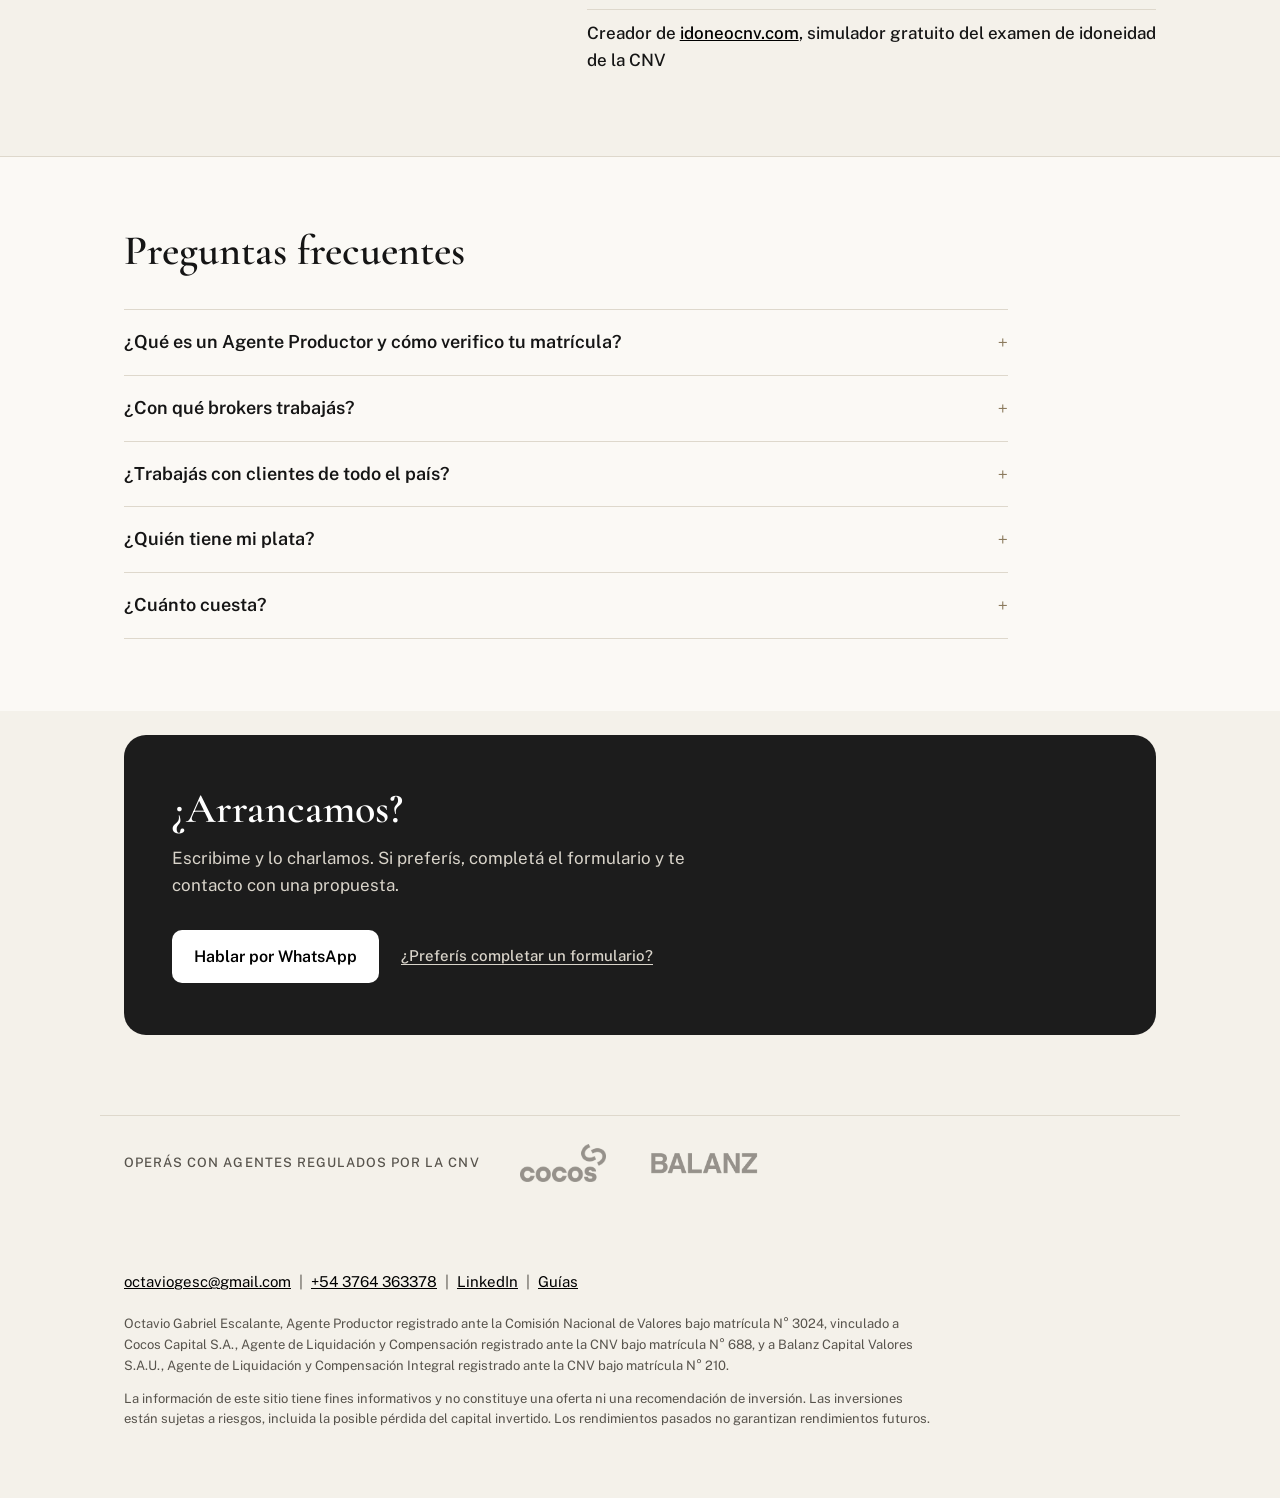
==== commit b04f59f2: "Textos: sin redundancias de contraseña y origen en FAQ Co-Authored-By: Claude Opus 5.5 <noreply@anth" ====
--- a/index.html
+++ b/index.html
@@ -329,8 +329,8 @@
           <p>El dinero y los títulos quedan en tu cuenta comitente, a tu nombre. Yo asesoro; no recibo ni administro fondos de clientes.</p>
         </div>
         <div>
-          <h3>Nunca te pido tu contraseña</h3>
-          <p>Para vincular tu cuenta solo necesito tu número de comitente, nombre, CUIT o CUIL y el mail registrado. Nada más.</p>
+          <h3>Pocos datos para empezar</h3>
+          <p>Para vincular tu cuenta alcanza con tu número de comitente, nombre, CUIT o CUIL y el mail registrado.</p>
         </div>
       </div>
     </div>
@@ -373,11 +373,11 @@
         </details>
         <details>
           <summary>¿Trabajás con clientes de todo el país?</summary>
-          <p>Sí. Todo se hace a distancia, por WhatsApp, llamada o videollamada, y la cuenta se abre online. Soy del interior de Corrientes, así que conozco de cerca a quienes viven en Corrientes y Misiones.</p>
+          <p>Sí. Todo se hace a distancia, por WhatsApp, llamada o videollamada, y la cuenta se abre online.</p>
         </details>
         <details>
           <summary>¿Quién tiene mi plata?</summary>
-          <p>Vos. El dinero y los títulos quedan en tu cuenta comitente, a tu nombre, en un agente regulado por la CNV. Yo no recibo ni administro fondos de clientes y nunca te pido tu contraseña.</p>
+          <p>Vos. El dinero y los títulos quedan en tu cuenta comitente, a tu nombre, en un agente regulado por la CNV. Yo no recibo ni administro fondos de clientes.</p>
         </details>
         <details>
           <summary>¿Cuánto cuesta?</summary>
@@ -393,8 +393,8 @@
     "mainEntity": [
       {"@type": "Question", "name": "¿Qué es un Agente Productor y cómo verifico tu matrícula?", "acceptedAnswer": {"@type": "Answer", "text": "Un Agente Productor es una persona registrada ante la Comisión Nacional de Valores (CNV) para acercar clientes a un agente de liquidación y compensación y acompañarlos en sus inversiones. Octavio Escalante tiene la matrícula N° 3024, verificable en los registros públicos de la CNV."}},
       {"@type": "Question", "name": "¿Con qué brokers trabajás?", "acceptedAnswer": {"@type": "Answer", "text": "Con Cocos Capital S.A. (ALyC, matrícula CNV N° 688) y Balanz Capital Valores S.A.U. (ALyC Integral, matrícula CNV N° 210). La cuenta se abre a nombre del cliente en el que mejor se adapte, o se vincula una existente."}},
-      {"@type": "Question", "name": "¿Trabajás con clientes de todo el país?", "acceptedAnswer": {"@type": "Answer", "text": "Sí. Todo se hace a distancia, por WhatsApp, llamada o videollamada, y la cuenta se abre online. Octavio es del interior de Corrientes y conoce de cerca a clientes de Corrientes y Misiones."}},
-      {"@type": "Question", "name": "¿Quién tiene mi plata?", "acceptedAnswer": {"@type": "Answer", "text": "El cliente. El dinero y los títulos quedan en su cuenta comitente, a su nombre, en un agente regulado por la CNV. El asesor no recibe ni administra fondos de clientes y nunca pide la contraseña."}},
+      {"@type": "Question", "name": "¿Trabajás con clientes de todo el país?", "acceptedAnswer": {"@type": "Answer", "text": "Sí. Todo se hace a distancia, por WhatsApp, llamada o videollamada, y la cuenta se abre online."}},
+      {"@type": "Question", "name": "¿Quién tiene mi plata?", "acceptedAnswer": {"@type": "Answer", "text": "El cliente. El dinero y los títulos quedan en su cuenta comitente, a su nombre, en un agente regulado por la CNV. El asesor no recibe ni administra fondos de clientes."}},
       {"@type": "Question", "name": "¿Cuánto cuesta?", "acceptedAnswer": {"@type": "Answer", "text": "Antes de la primera operación se informa la comisión que aplica a la cuenta, según el broker y el tipo de cuenta. Sin costos ocultos."}}
     ]
   }
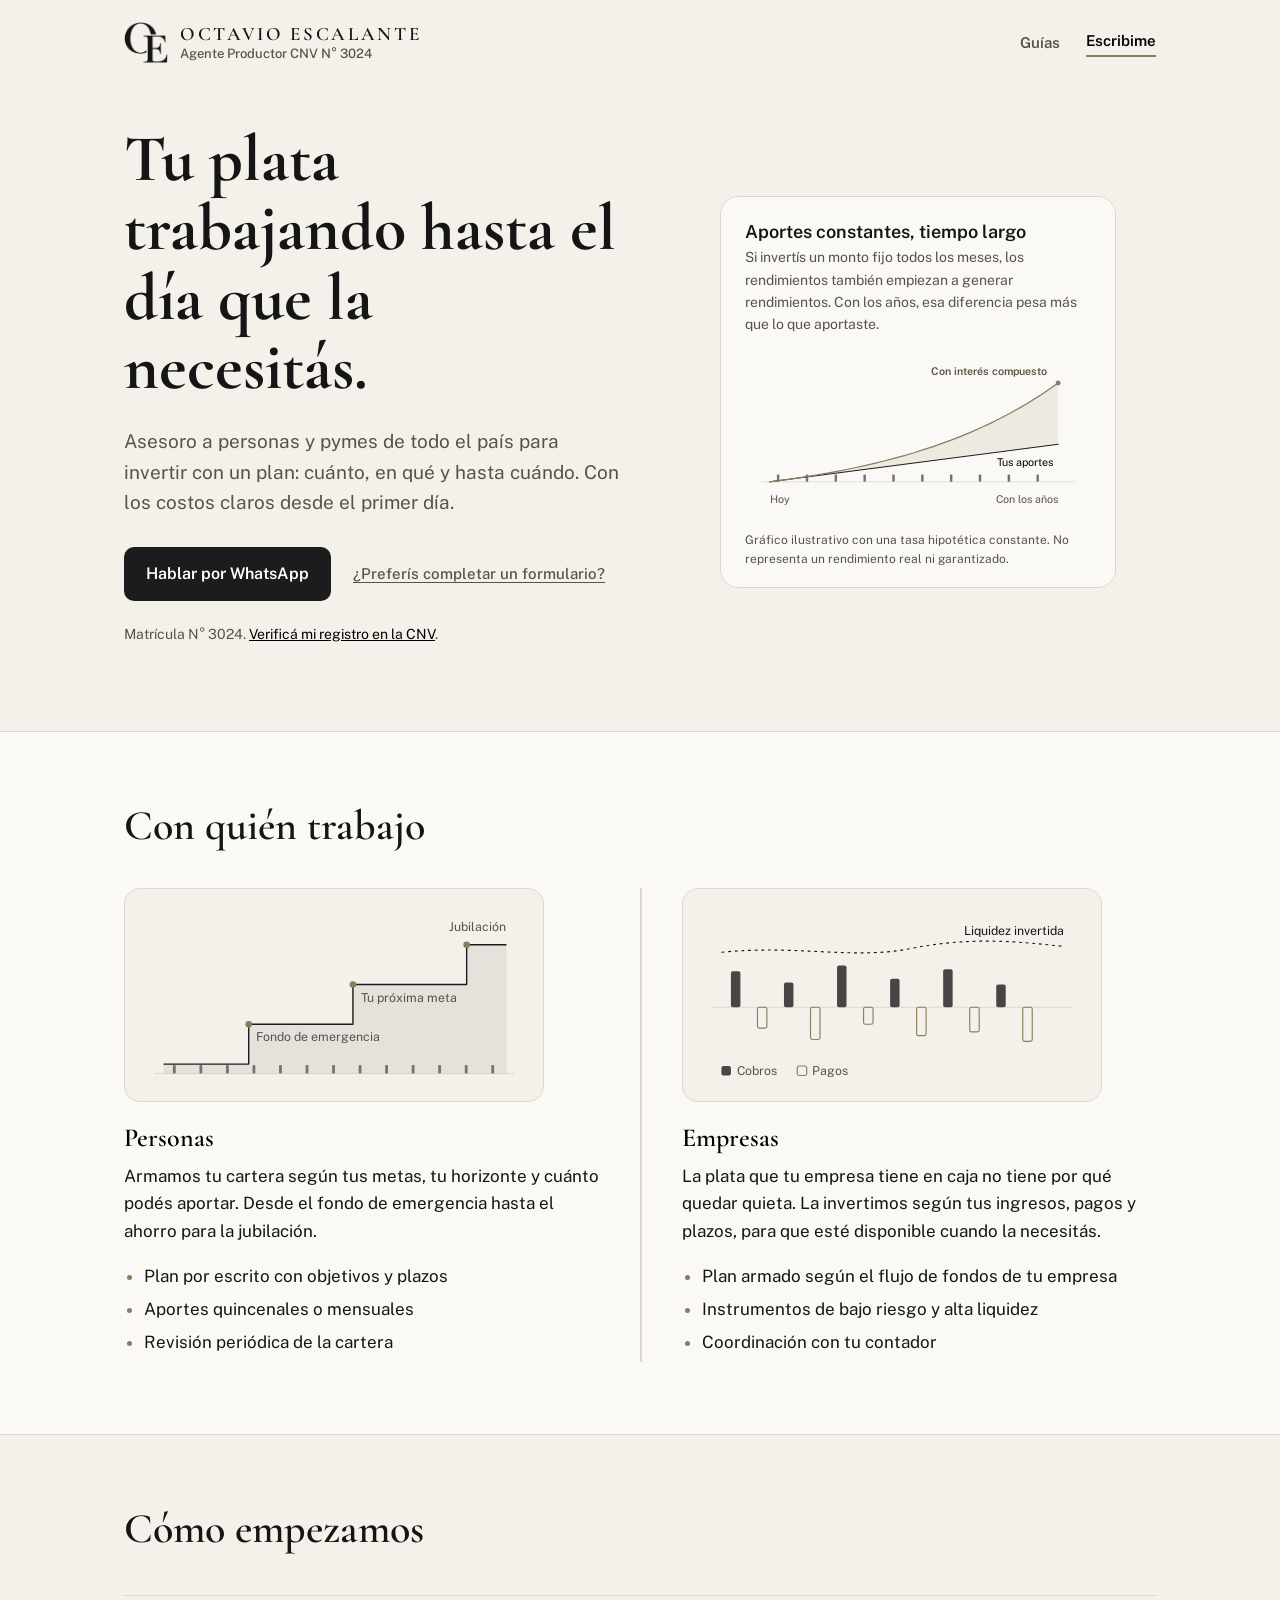
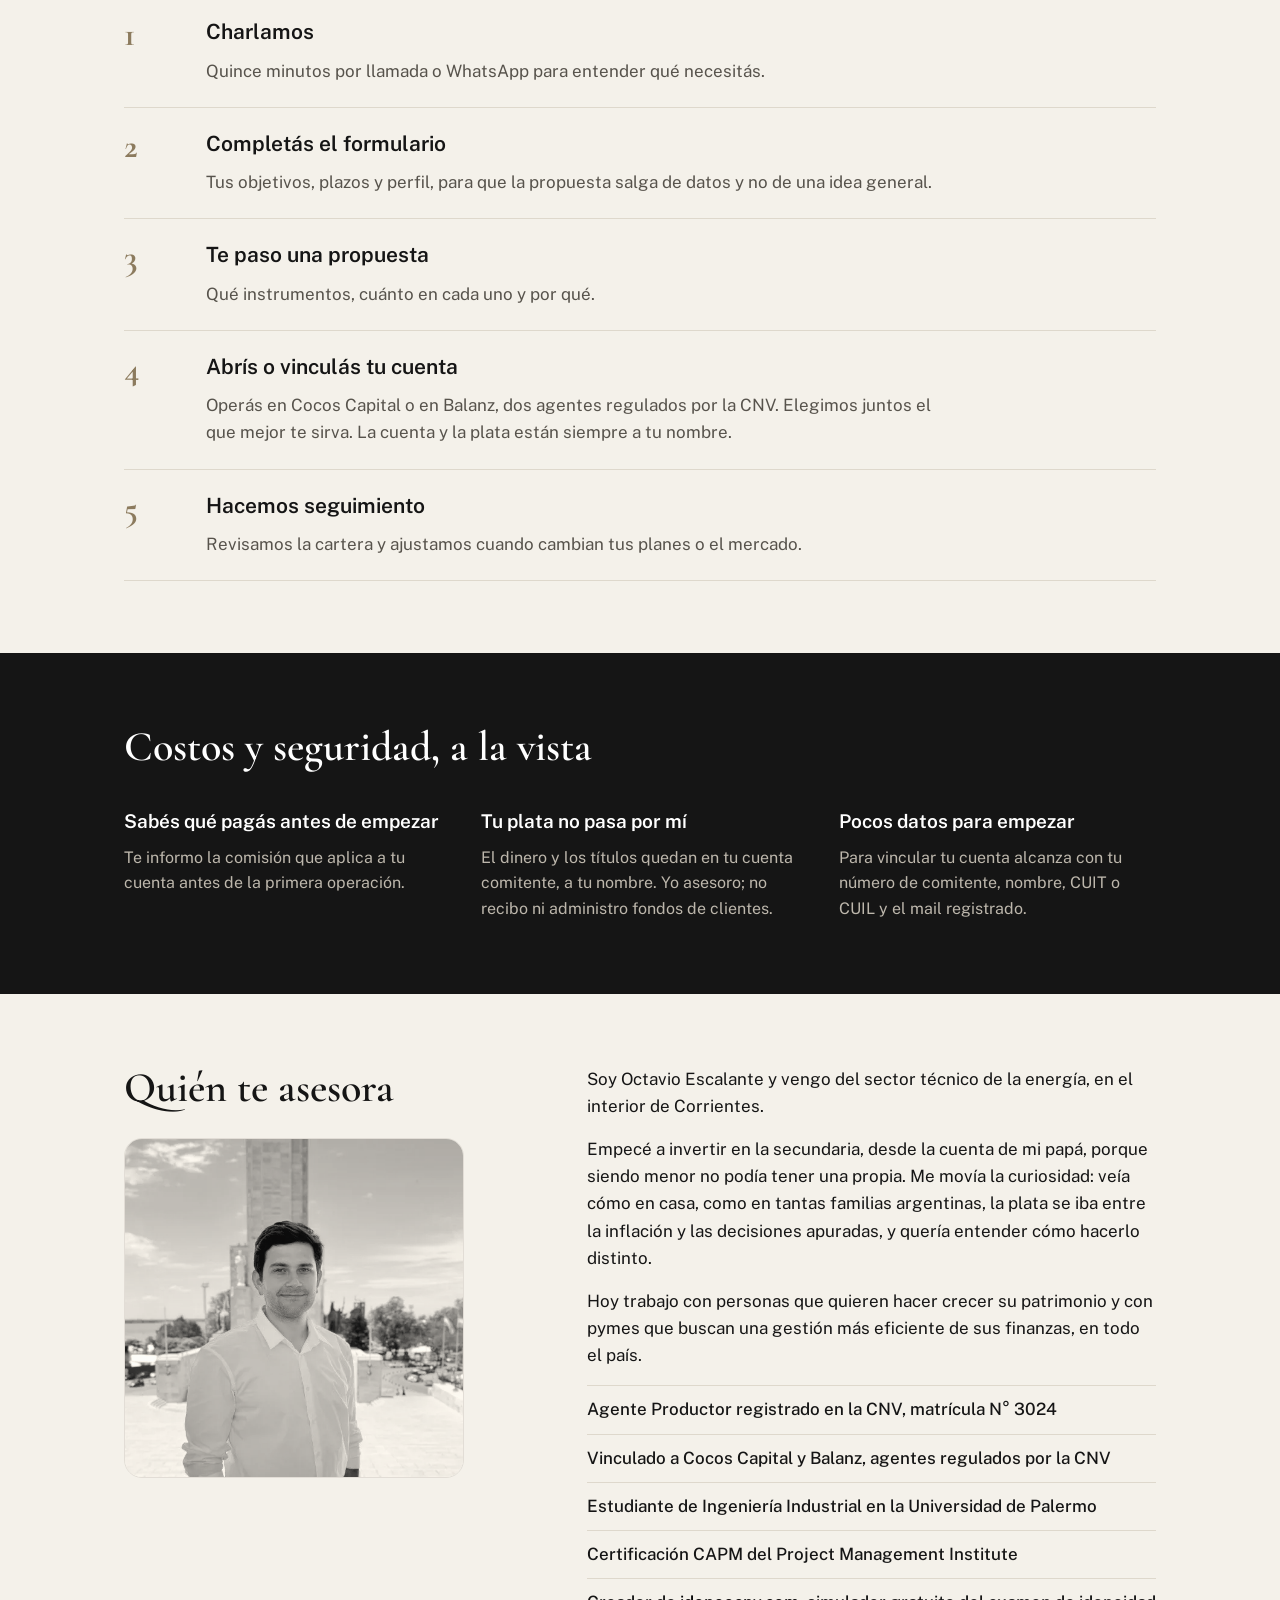
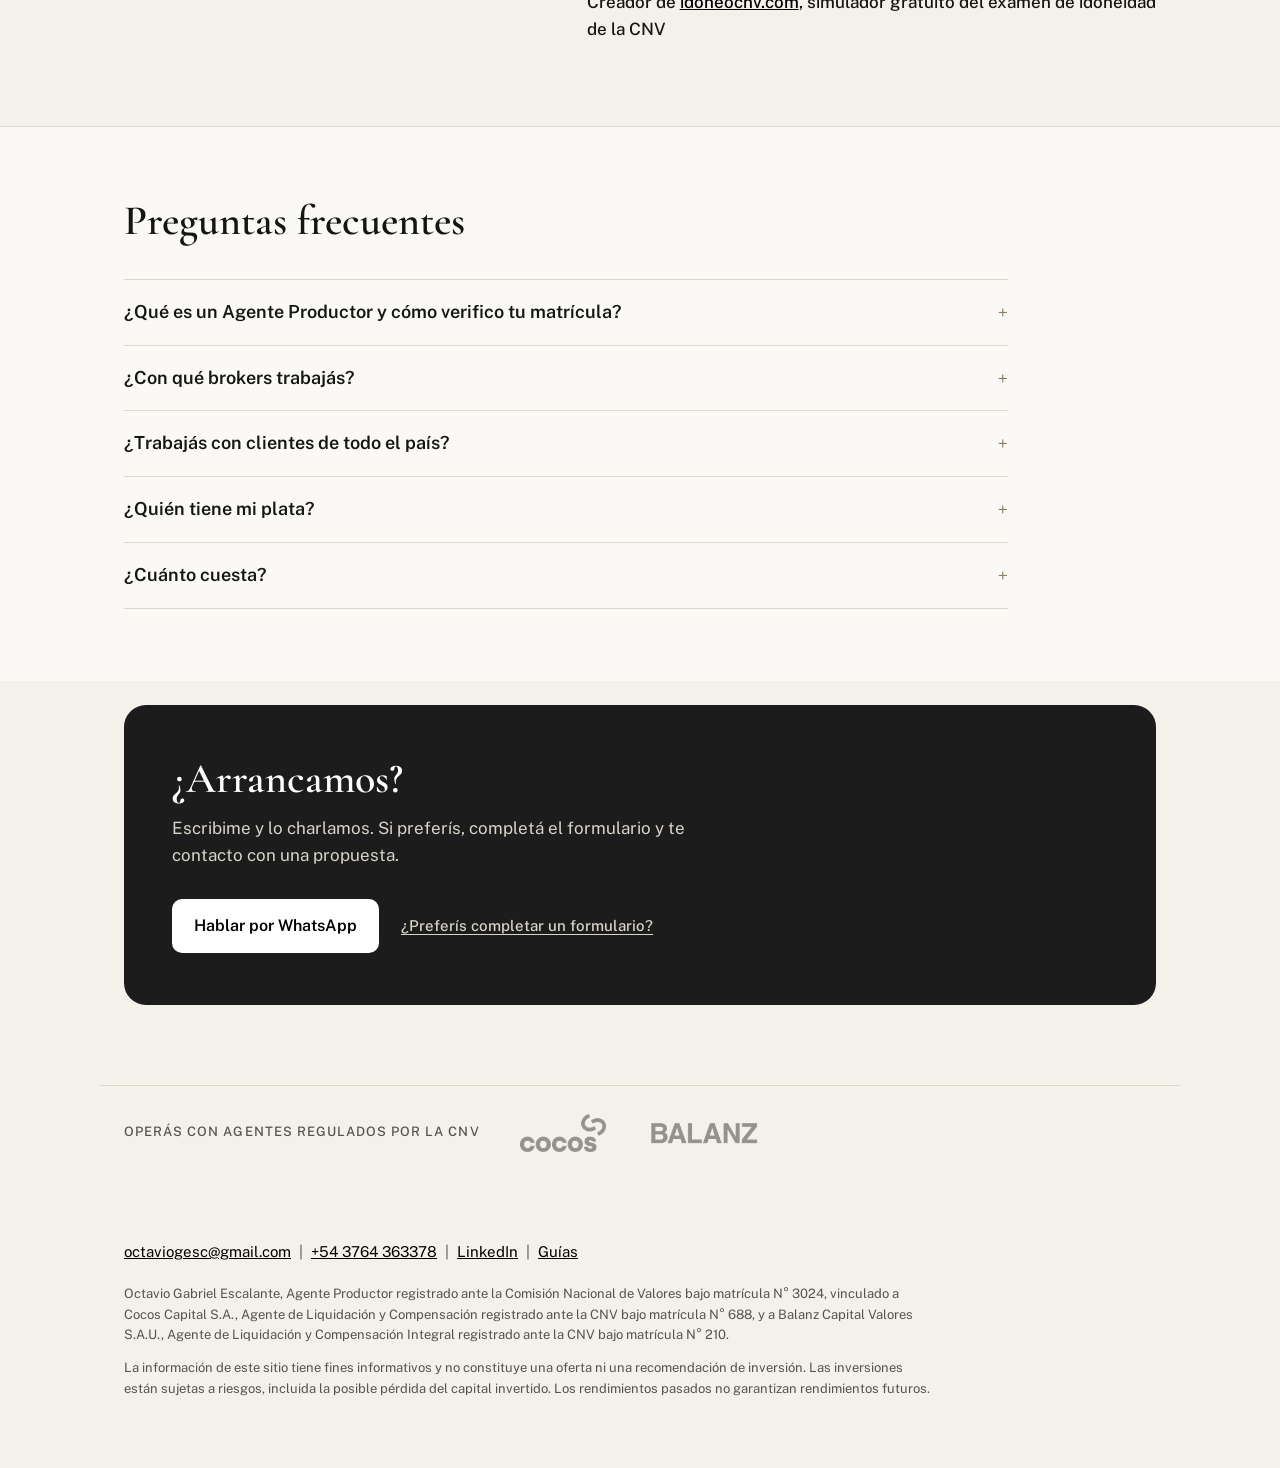
==== commit 15cb8ac3: "Hero: saco 'sin promesas de rendimiento' Co-Authored-By: Claude Opus 5.5 <noreply@anthropic.com> Cla" ====
--- a/index.html
+++ b/index.html
@@ -32,10 +32,10 @@
       "image": "https://octavioescalante.com/octavio-escalante.jpg",
       "email": "mailto:octaviogesc@gmail.com",
       "telephone": "+54 3764 363378",
-      "sameAs": ["https://linkedin.com/in/octaviogescalante"],
+      "sameAs": ["https://linkedin.com/in/octaviogescalante", "https://www.cnv.gov.ar/SitioWeb/RegistrosPublicos/DetallesRegistrosPublicos/106591?tipoEntidadId=2&tipoAgente=302"],
       "alumniOf": {"@type": "CollegeOrUniversity", "name": "Universidad de Palermo"},
       "hasCredential": [
-        {"@type": "EducationalOccupationalCredential", "name": "Agente Productor registrado ante la Comisión Nacional de Valores, matrícula N° 3024", "recognizedBy": {"@type": "GovernmentOrganization", "name": "Comisión Nacional de Valores (CNV)", "url": "https://www.cnv.gov.ar"}},
+        {"@type": "EducationalOccupationalCredential", "name": "Agente Productor registrado ante la Comisión Nacional de Valores, matrícula N° 3024", "url": "https://www.cnv.gov.ar/SitioWeb/RegistrosPublicos/DetallesRegistrosPublicos/106591?tipoEntidadId=2&tipoAgente=302", "recognizedBy": {"@type": "GovernmentOrganization", "name": "Comisión Nacional de Valores (CNV)", "url": "https://www.cnv.gov.ar"}},
         {"@type": "EducationalOccupationalCredential", "name": "Certified Associate in Project Management (CAPM)", "recognizedBy": {"@type": "Organization", "name": "Project Management Institute"}}
       ],
       "knowsAbout": ["Inversiones", "Mercado de capitales argentino", "Fondos comunes de inversión", "Gestión de tesorería para pymes", "Planificación financiera"]
@@ -234,12 +234,12 @@
     <div class="wrap">
       <div>
         <h1>Tu plata trabajando hasta el día que la necesitás.</h1>
-        <p class="lead">Asesoro a personas y pymes de todo el país para invertir con un plan: cuánto, en qué y hasta cuándo. Sin promesas de rendimiento y con los costos claros desde el primer día.</p>
+        <p class="lead">Asesoro a personas y pymes de todo el país para invertir con un plan: cuánto, en qué y hasta cuándo. Con los costos claros desde el primer día.</p>
         <div class="actions">
           <a class="btn btn-primary" href="https://wa.me/5493764363378" target="_blank" rel="noopener">Hablar por WhatsApp</a>
           <a class="form-link" href="https://forms.gle/kkRbq388ewTKjBtk9" target="_blank" rel="noopener">¿Preferís completar un formulario?</a>
         </div>
-        <p class="verify">Matrícula N° 3024. <a href="https://www.cnv.gov.ar/SitioWeb/RegistrosPublicos/Agentes" target="_blank" rel="noopener">Verificá mi registro en la CNV</a>.</p>
+        <p class="verify">Matrícula N° 3024. <a href="https://www.cnv.gov.ar/SitioWeb/RegistrosPublicos/DetallesRegistrosPublicos/106591?tipoEntidadId=2&amp;tipoAgente=302" target="_blank" rel="noopener">Verificá mi registro en la CNV</a>.</p>
       </div>
 
       <figure class="flow" aria-label="Ejemplo ilustrativo: aportes mensuales y el efecto del interés compuesto con el tiempo">
@@ -365,7 +365,7 @@
       <div class="faq-list">
         <details>
           <summary>¿Qué es un Agente Productor y cómo verifico tu matrícula?</summary>
-          <p>Un Agente Productor es una persona registrada ante la Comisión Nacional de Valores (CNV) para acercar clientes a un agente de liquidación y compensación y acompañarlos en sus inversiones. Mi matrícula es la N° 3024 y la podés verificar en los <a href="https://www.cnv.gov.ar/SitioWeb/RegistrosPublicos/Agentes" target="_blank" rel="noopener">registros públicos de la CNV</a>.</p>
+          <p>Un Agente Productor es una persona registrada ante la Comisión Nacional de Valores (CNV) para acercar clientes a un agente de liquidación y compensación y acompañarlos en sus inversiones. Mi matrícula es la N° 3024 y la podés verificar en los <a href="https://www.cnv.gov.ar/SitioWeb/RegistrosPublicos/DetallesRegistrosPublicos/106591?tipoEntidadId=2&amp;tipoAgente=302" target="_blank" rel="noopener">registros públicos de la CNV</a>.</p>
         </details>
         <details>
           <summary>¿Con qué brokers trabajás?</summary>
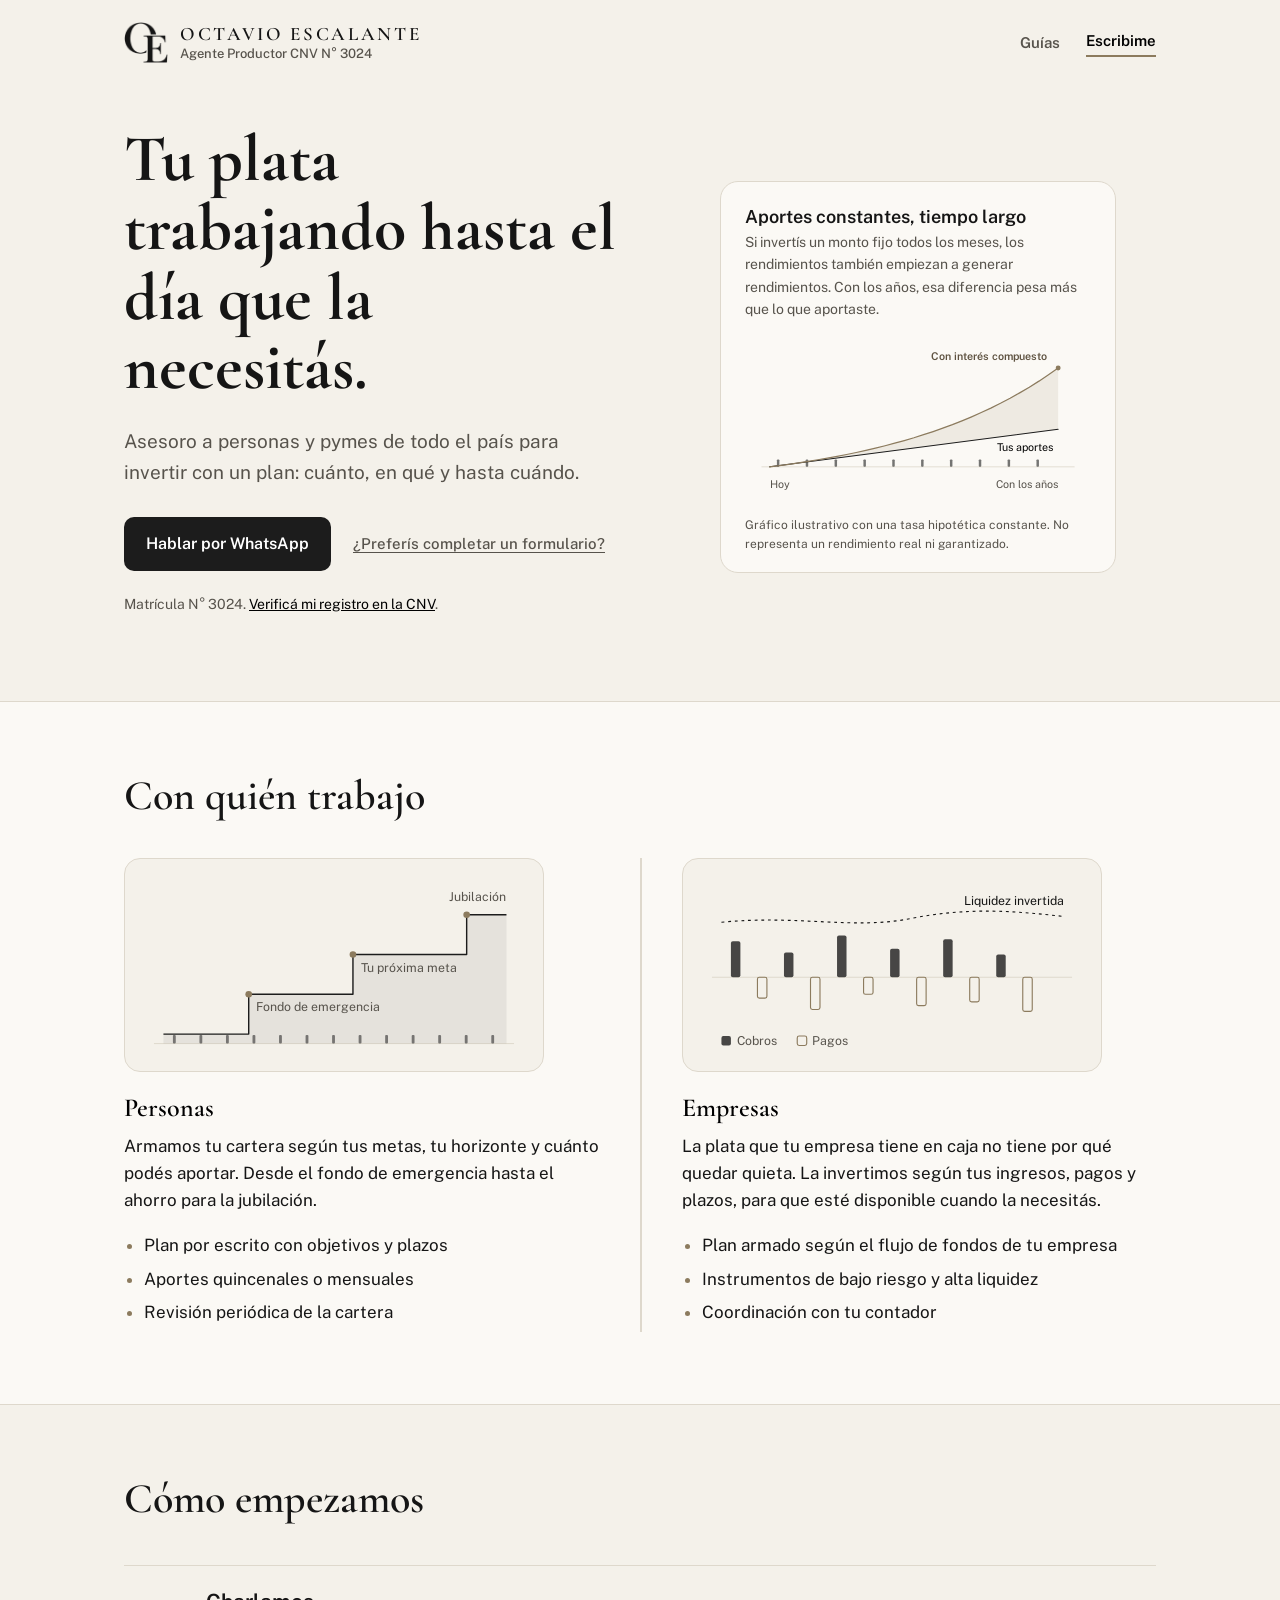
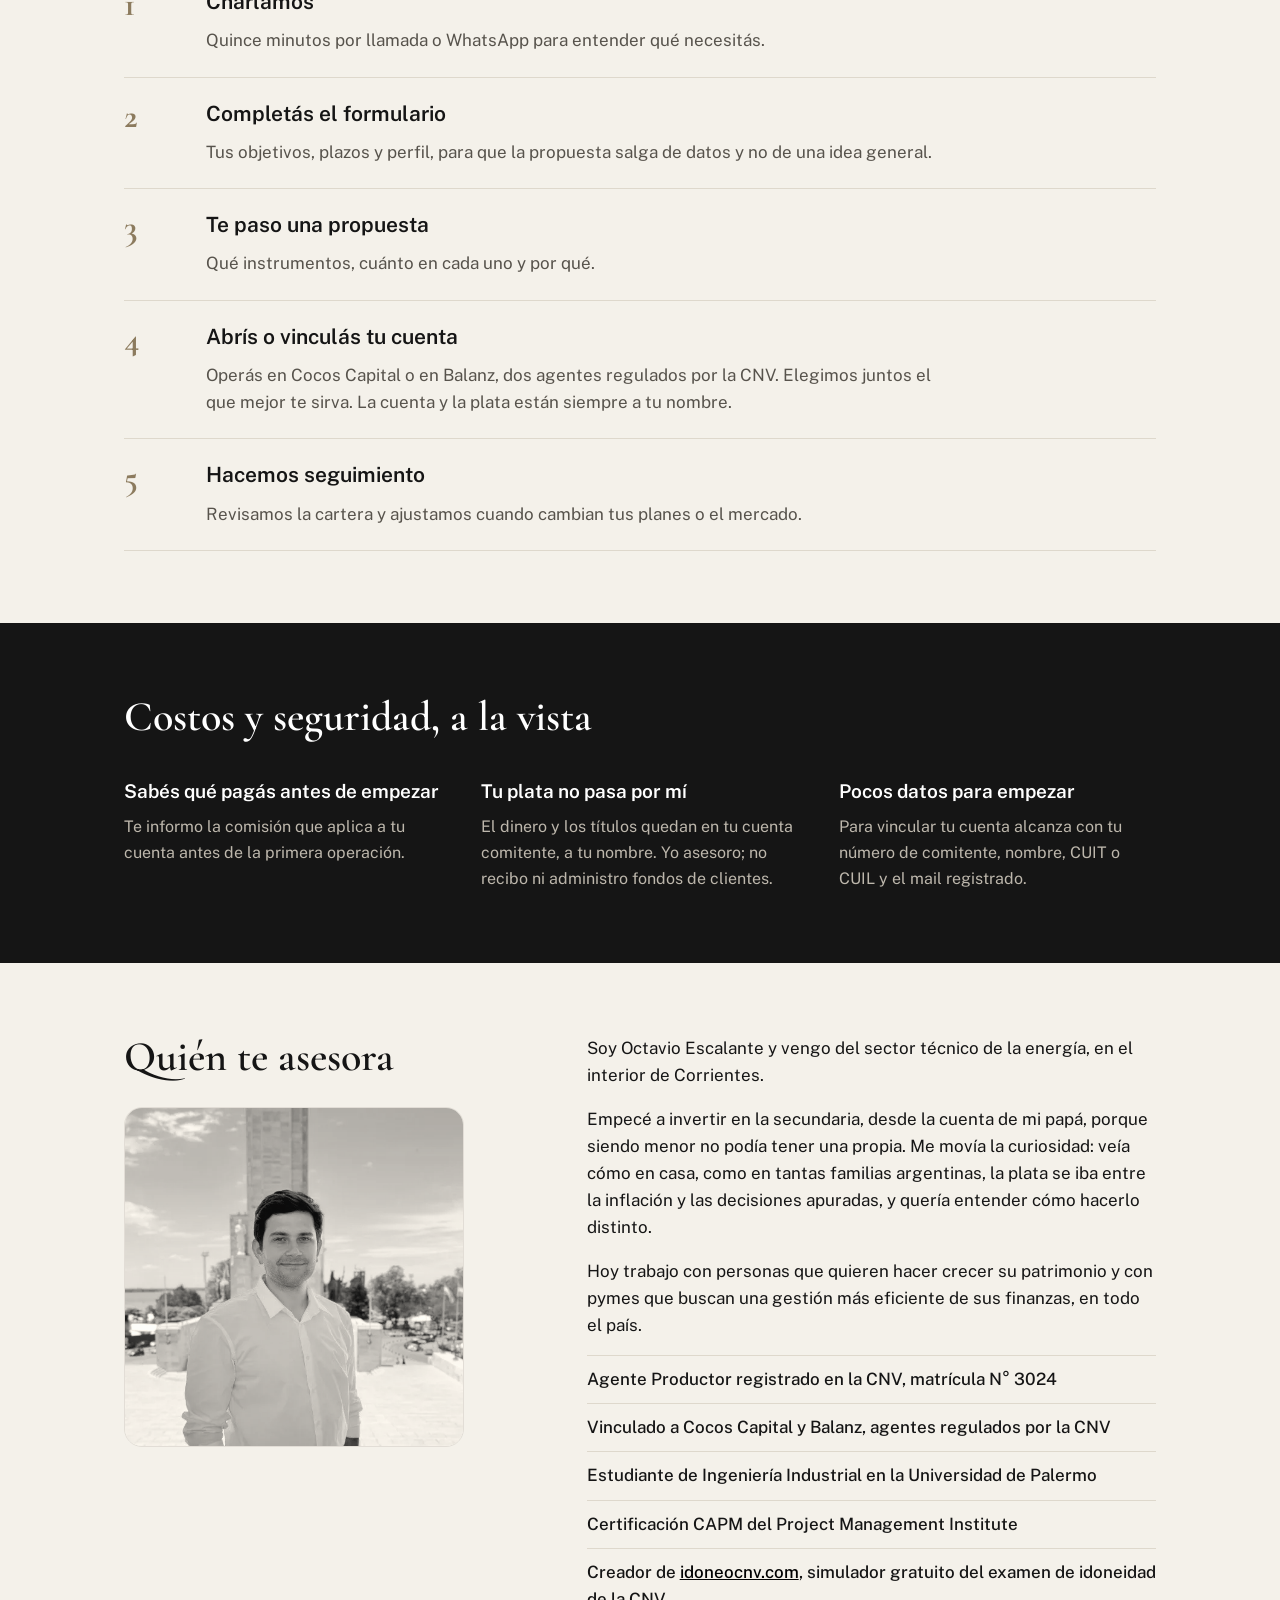
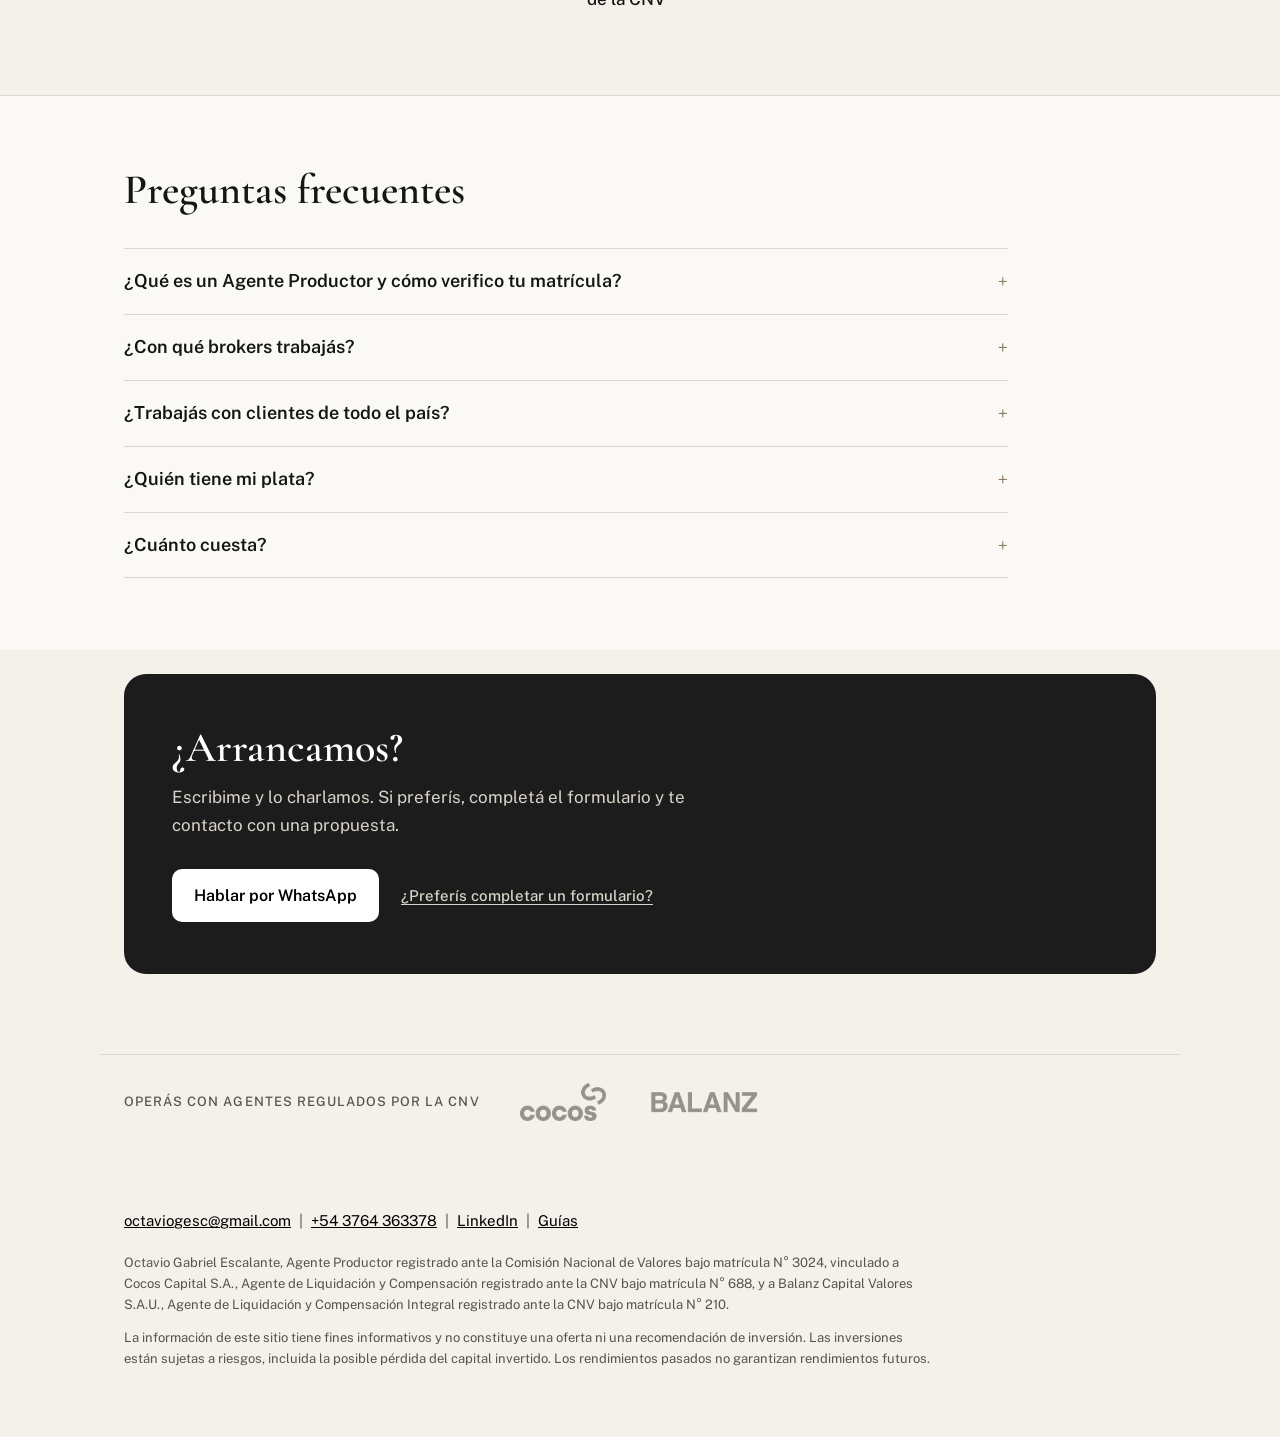
==== commit e6ac6239: "Hero: texto más corto Co-Authored-By: Claude Opus 5.5 <noreply@anthropic.com> Claude-Session: https:" ====
--- a/index.html
+++ b/index.html
@@ -234,7 +234,7 @@
     <div class="wrap">
       <div>
         <h1>Tu plata trabajando hasta el día que la necesitás.</h1>
-        <p class="lead">Asesoro a personas y pymes de todo el país para invertir con un plan: cuánto, en qué y hasta cuándo. Con los costos claros desde el primer día.</p>
+        <p class="lead">Asesoro a personas y pymes de todo el país para invertir con un plan: cuánto, en qué y hasta cuándo.</p>
         <div class="actions">
           <a class="btn btn-primary" href="https://wa.me/5493764363378" target="_blank" rel="noopener">Hablar por WhatsApp</a>
           <a class="form-link" href="https://forms.gle/kkRbq388ewTKjBtk9" target="_blank" rel="noopener">¿Preferís completar un formulario?</a>
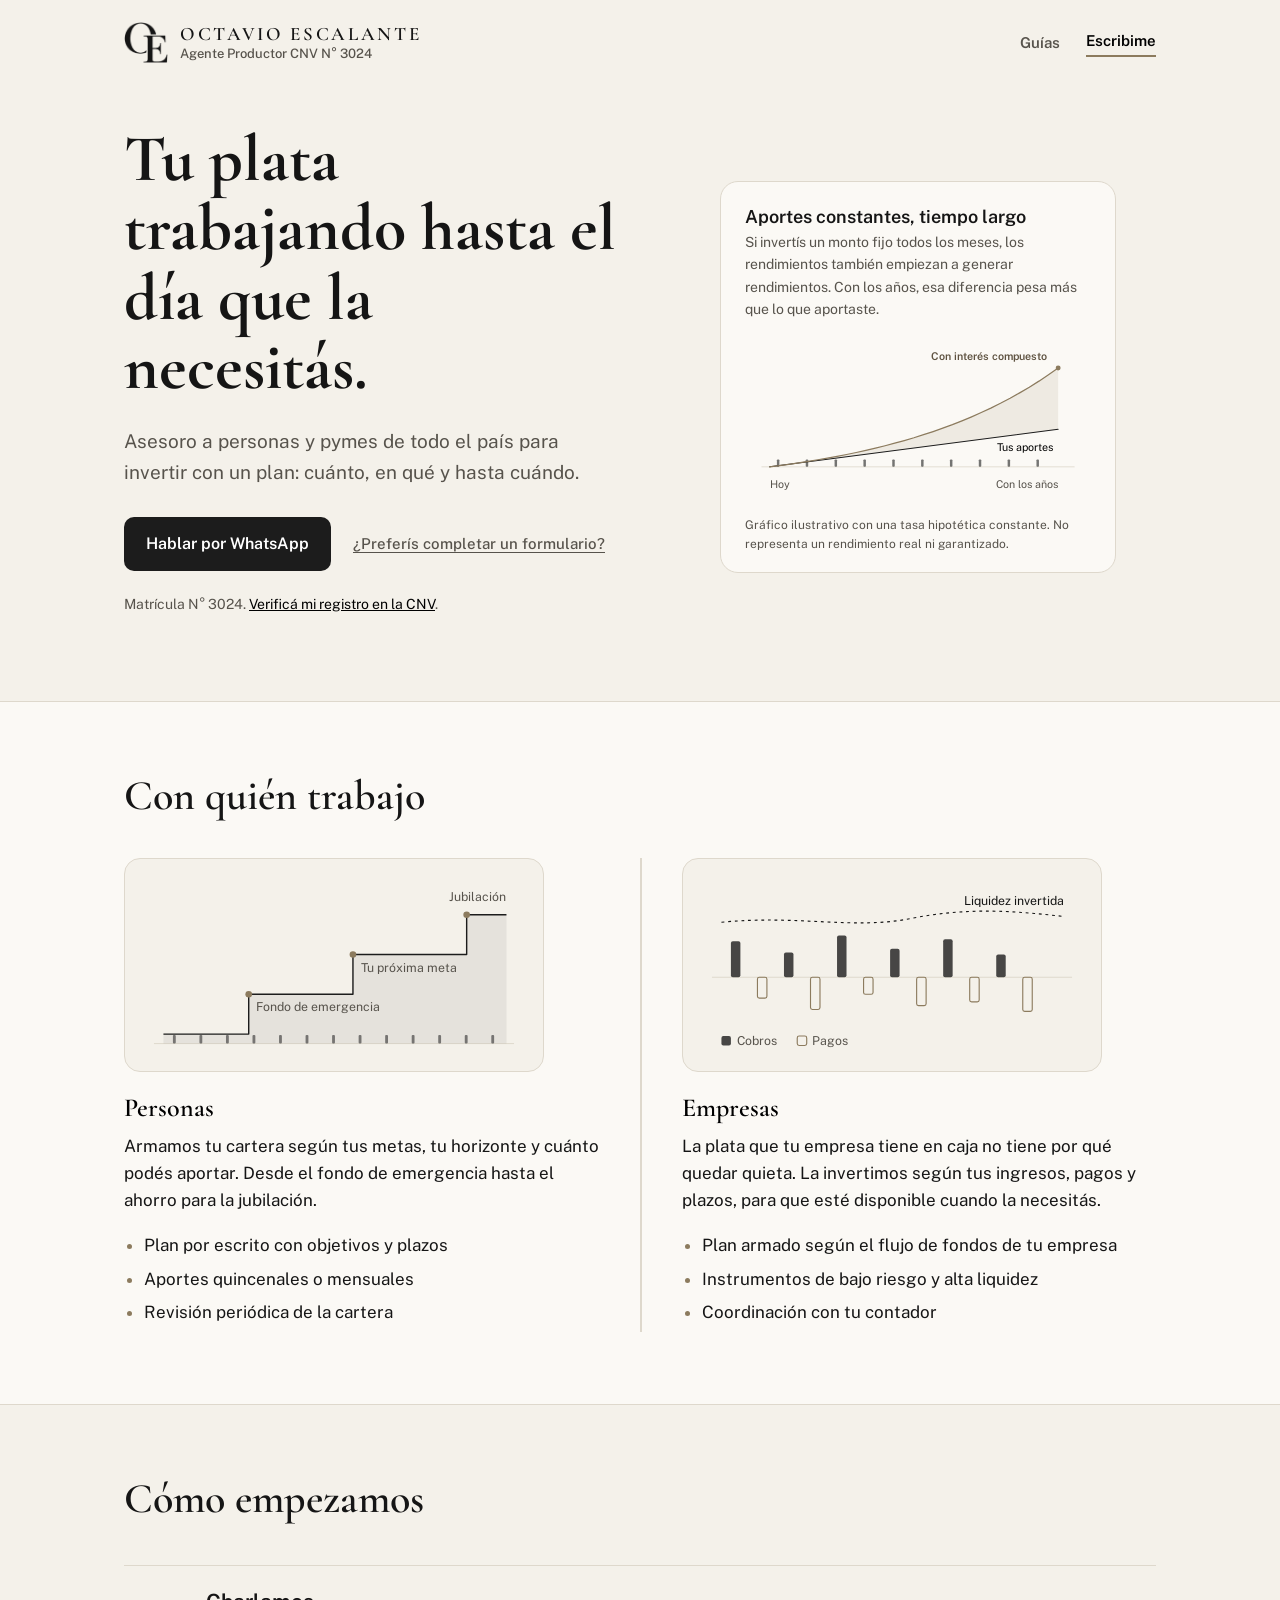
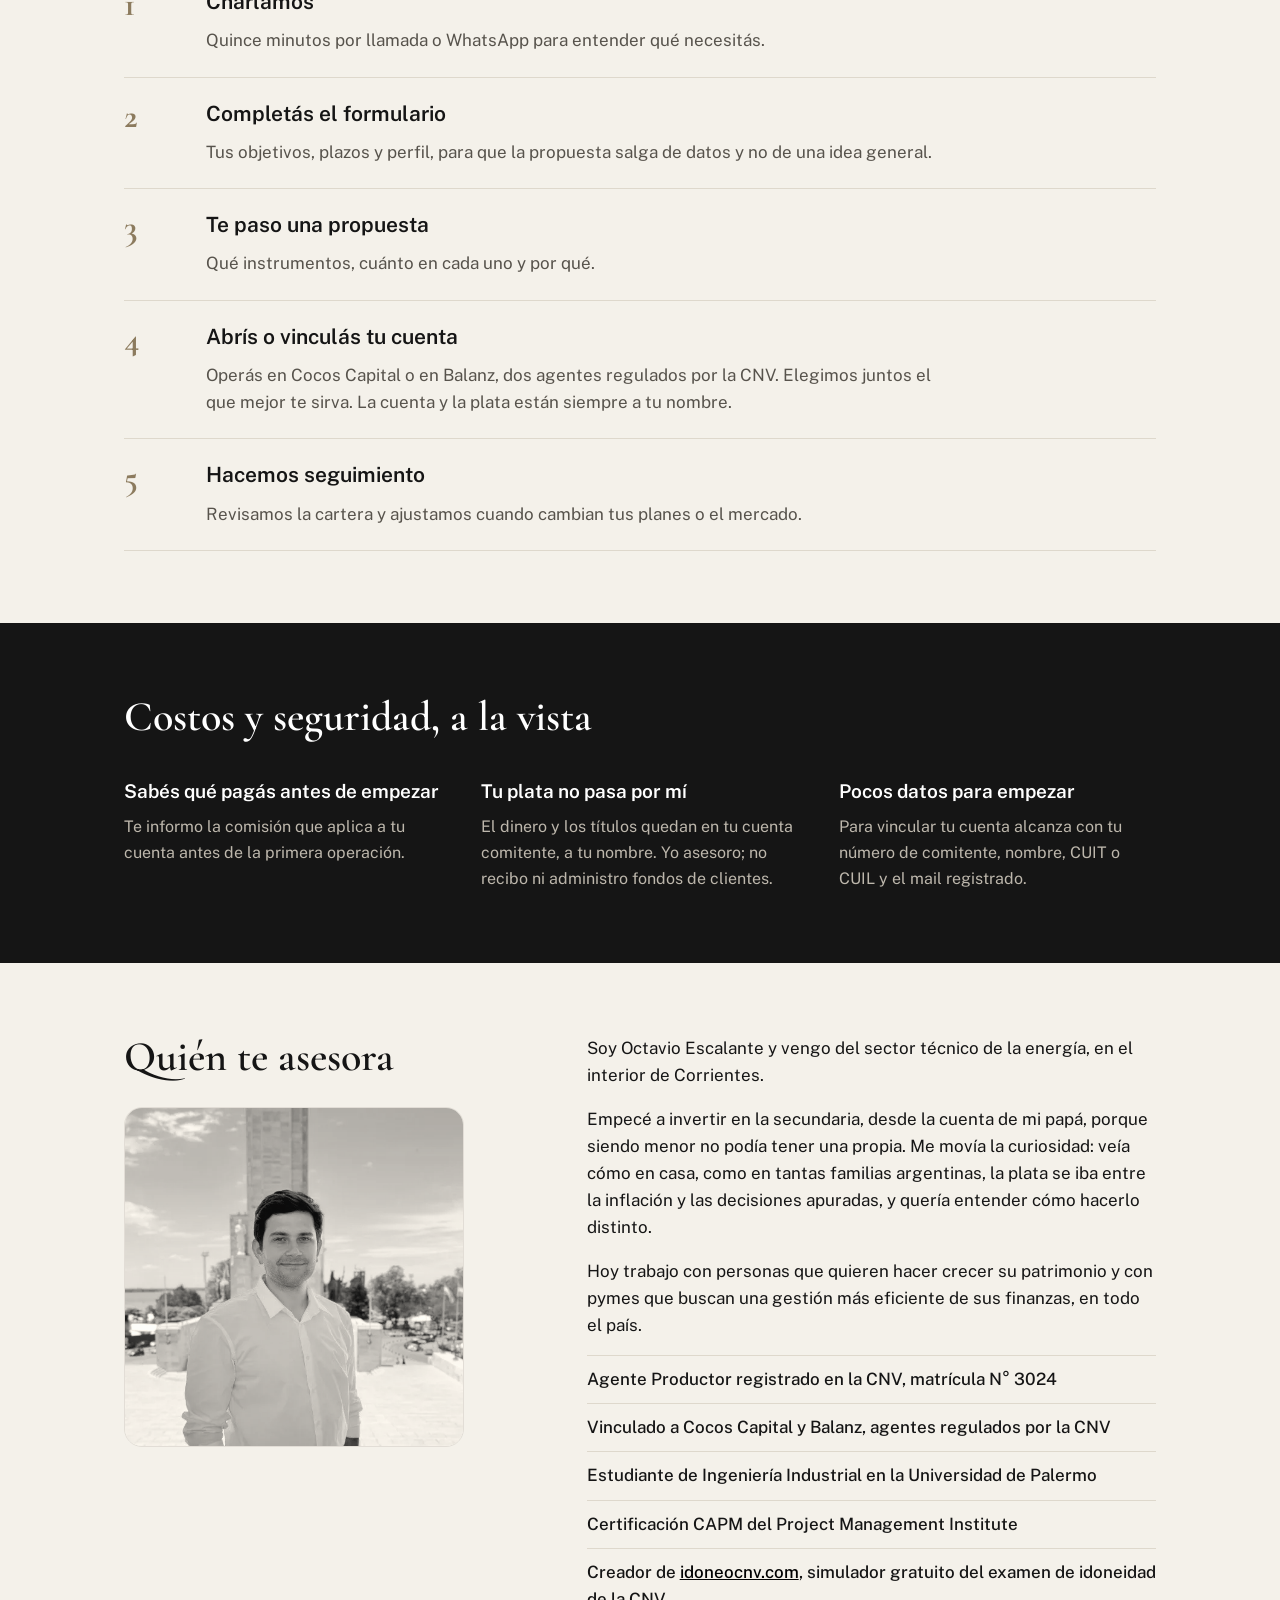
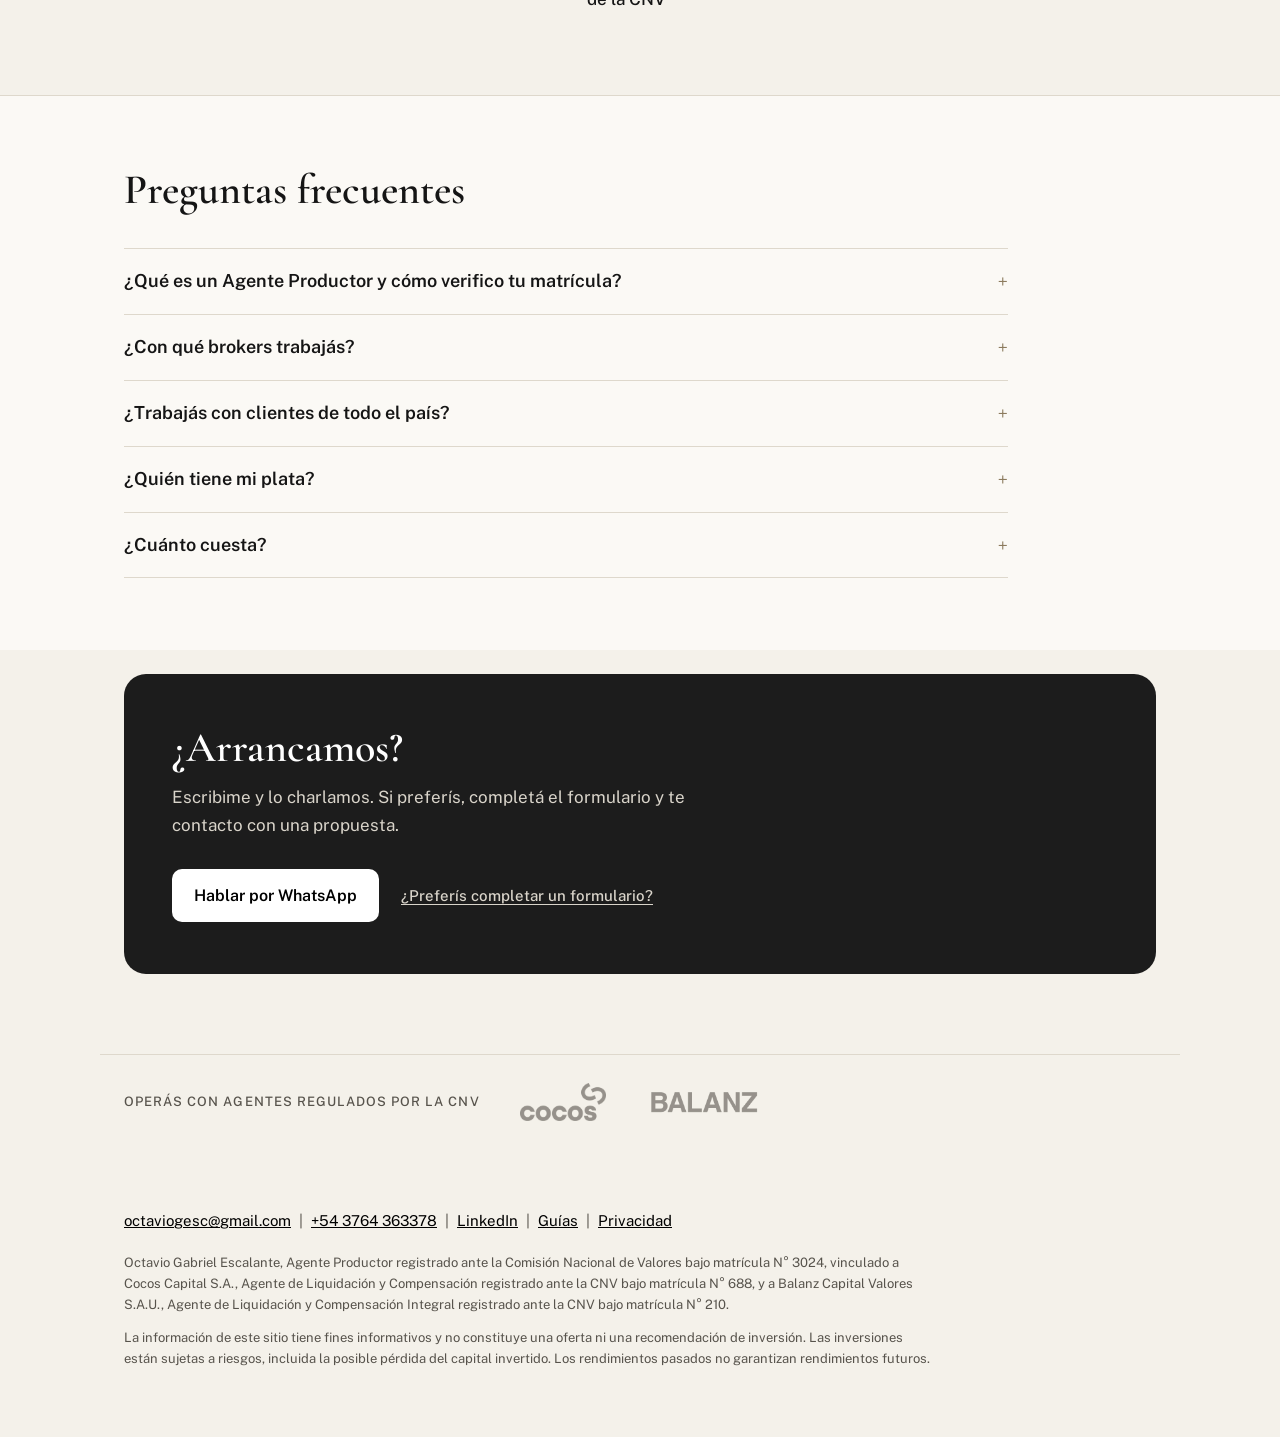
==== commit 1c7b307e: "Política de privacidad (Ley 25.326) y link en el pie de todas las páginas Co-Authored-By: Claude Opu" ====
--- a/index.html
+++ b/index.html
@@ -216,6 +216,24 @@
     .head-link{display:none}
   }
 </style>
+<!-- Google Analytics -->
+<script async src="https://www.googletagmanager.com/gtag/js?id=G-X07MM6HFDY"></script>
+<script>
+  window.dataLayer = window.dataLayer || [];
+  function gtag(){dataLayer.push(arguments);}
+  gtag('js', new Date());
+  gtag('config', 'G-X07MM6HFDY');
+  document.addEventListener('click', function (e) {
+    var a = e.target.closest && e.target.closest('a[href]');
+    if (!a) return;
+    var h = a.getAttribute('href') || '';
+    var s = a.closest('section, header, footer, article'); var where = s ? (s.id || s.className.split(' ')[0] || s.tagName.toLowerCase()) : 'page';
+    if (h.indexOf('wa.me') > -1) gtag('event', 'generate_lead', { method: 'whatsapp', link_location: where });
+    else if (h.indexOf('forms.gle') > -1 || h.indexOf('docs.google.com/forms') > -1) gtag('event', 'generate_lead', { method: 'formulario', link_location: where });
+    else if (h.indexOf('mailto:') === 0) gtag('event', 'generate_lead', { method: 'email', link_location: where });
+    else if (h.indexOf('cnv.gov.ar') > -1) gtag('event', 'verificar_cnv', { link_location: where });
+  });
+</script>
 </head>
 <body>
 
@@ -426,7 +444,7 @@
 
 <footer>
   <div class="wrap">
-    <p class="contact"><a href="mailto:octaviogesc@gmail.com">octaviogesc@gmail.com</a> &nbsp;|&nbsp; <a href="https://wa.me/5493764363378" target="_blank" rel="noopener">+54 3764 363378</a> &nbsp;|&nbsp; <a href="https://linkedin.com/in/octaviogescalante" target="_blank" rel="noopener">LinkedIn</a> &nbsp;|&nbsp; <a href="/guias/">Guías</a></p>
+    <p class="contact"><a href="mailto:octaviogesc@gmail.com">octaviogesc@gmail.com</a> &nbsp;|&nbsp; <a href="https://wa.me/5493764363378" target="_blank" rel="noopener">+54 3764 363378</a> &nbsp;|&nbsp; <a href="https://linkedin.com/in/octaviogescalante" target="_blank" rel="noopener">LinkedIn</a> &nbsp;|&nbsp; <a href="/guias/">Guías</a> &nbsp;|&nbsp; <a href="/privacidad/">Privacidad</a></p>
     <p>Octavio Gabriel Escalante, Agente Productor registrado ante la Comisión Nacional de Valores bajo matrícula N° 3024, vinculado a Cocos Capital S.A., Agente de Liquidación y Compensación registrado ante la CNV bajo matrícula N° 688, y a Balanz Capital Valores S.A.U., Agente de Liquidación y Compensación Integral registrado ante la CNV bajo matrícula N° 210.</p>
     <p>La información de este sitio tiene fines informativos y no constituye una oferta ni una recomendación de inversión. Las inversiones están sujetas a riesgos, incluida la posible pérdida del capital invertido. Los rendimientos pasados no garantizan rendimientos futuros.</p>
   </div>
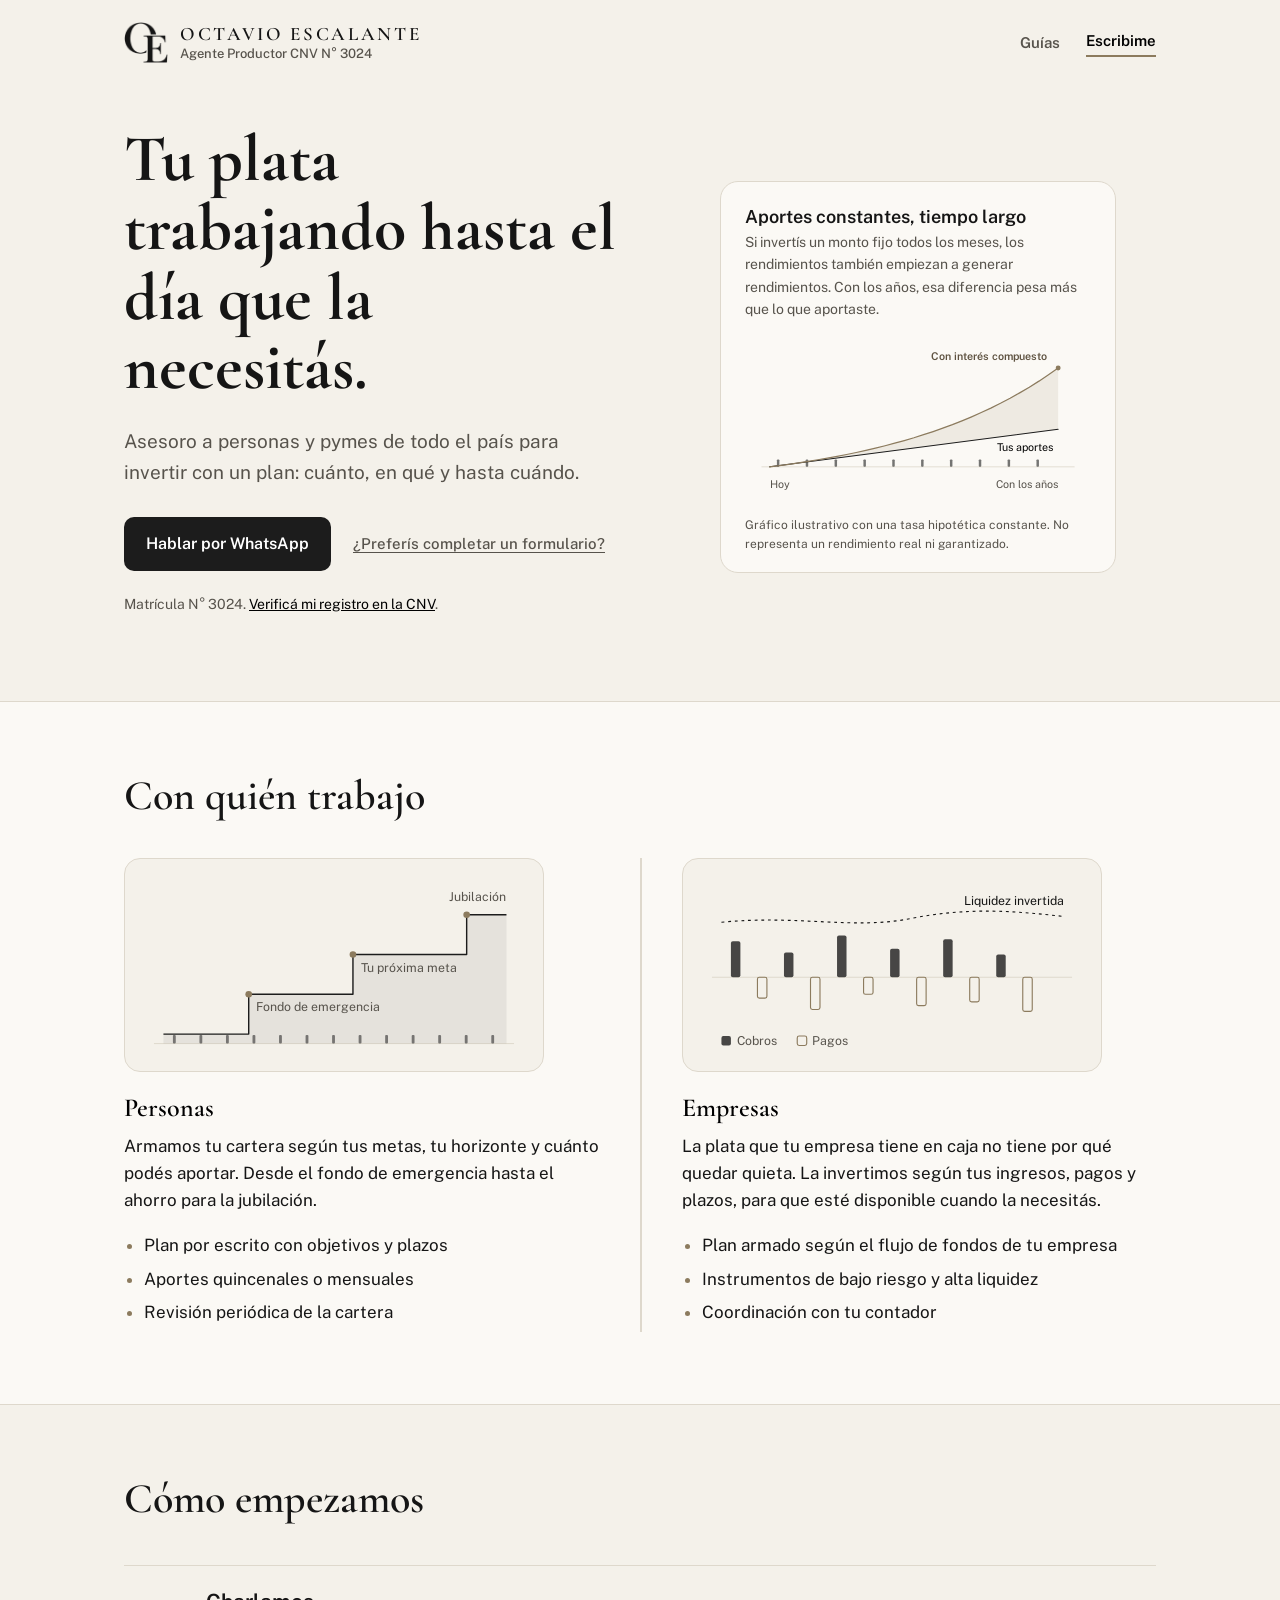
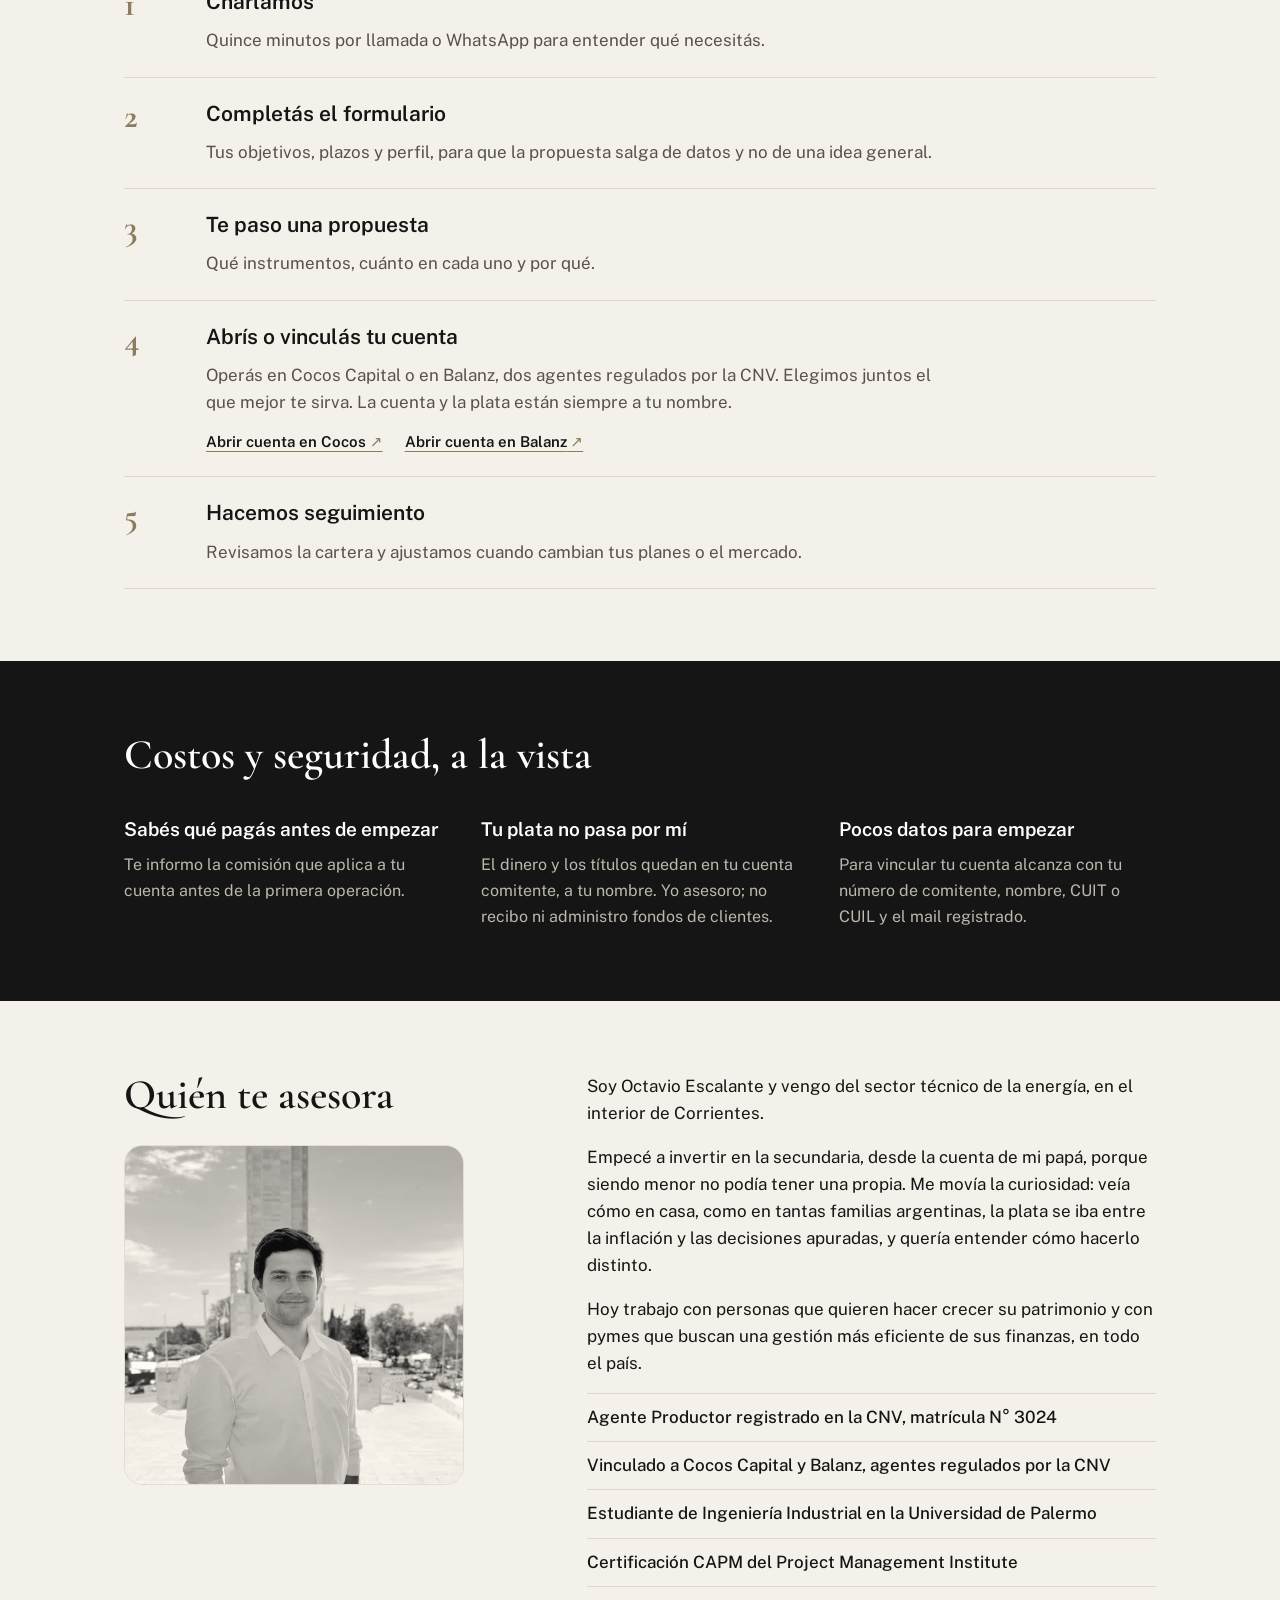
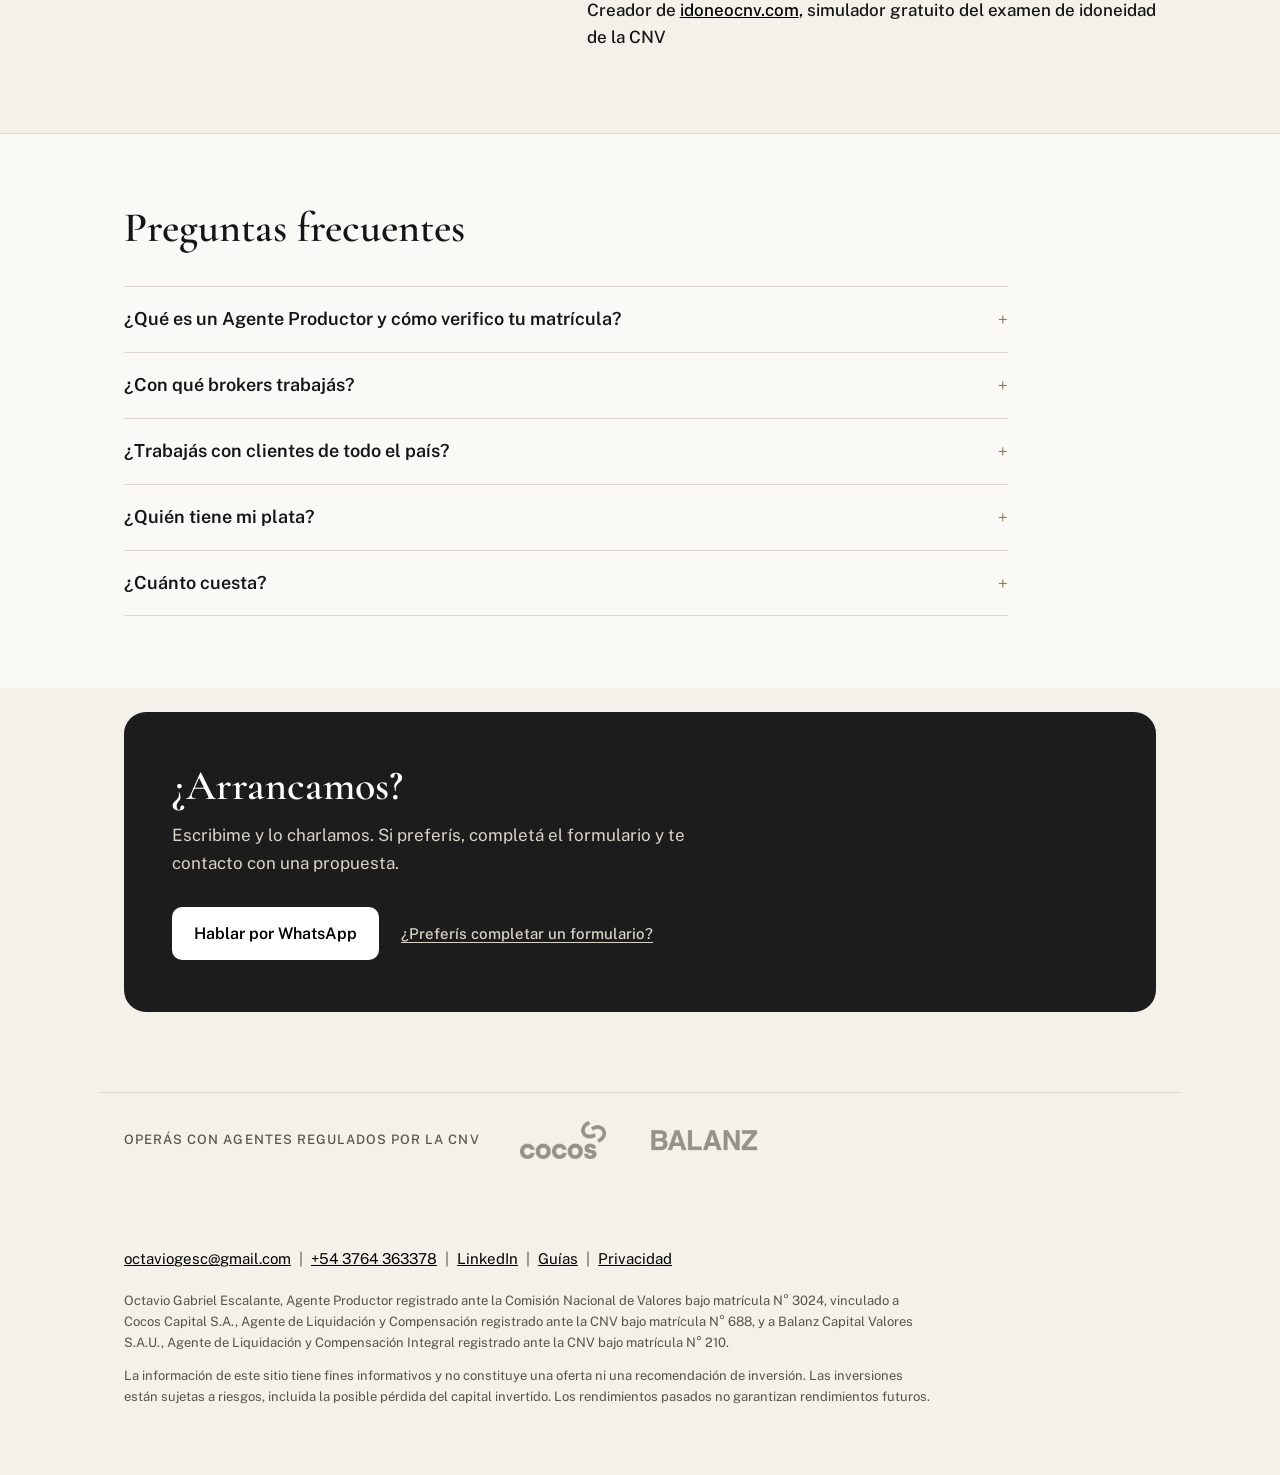
==== commit 877055a4: "Links de apertura de cuenta en Cocos y Balanz, con evento abrir_cuenta en Analytics Co-Authored-By: " ====
--- a/index.html
+++ b/index.html
@@ -104,6 +104,10 @@
   .btn-primary:hover{background:var(--river-deep)}
   .btn-secondary{color:var(--river-deep);background:transparent;box-shadow:inset 0 0 0 2px var(--river)}
   .btn-secondary:hover{background:#EDE8DE}
+  .steps .open-links{grid-column:2;display:flex;flex-wrap:wrap;gap:8px 22px;margin-top:6px}
+  .open-links a{font-weight:600;font-size:15px;color:var(--ink);text-decoration:underline;text-decoration-color:var(--amber);text-underline-offset:4px}
+  .open-links a::after{content:" \2197";font-weight:400;color:var(--amber)}
+  .open-links a:hover{text-decoration-color:var(--ink)}
   .actions{display:flex;flex-wrap:wrap;align-items:center;gap:14px 22px;margin-top:30px}
   .form-link{font-size:15px;font-weight:500;color:var(--ink-soft);text-decoration:underline;text-underline-offset:3px}
   .form-link:hover{color:var(--river-deep)}
@@ -231,6 +235,8 @@
     if (h.indexOf('wa.me') > -1) gtag('event', 'generate_lead', { method: 'whatsapp', link_location: where });
     else if (h.indexOf('forms.gle') > -1 || h.indexOf('docs.google.com/forms') > -1) gtag('event', 'generate_lead', { method: 'formulario', link_location: where });
     else if (h.indexOf('mailto:') === 0) gtag('event', 'generate_lead', { method: 'email', link_location: where });
+    else if (h.indexOf('cocos-capital.onelink.me') > -1) gtag('event', 'abrir_cuenta', { broker: 'cocos', link_location: where });
+    else if (h.indexOf('balanz.com/abrir-cuenta') > -1) gtag('event', 'abrir_cuenta', { broker: 'balanz', link_location: where });
     else if (h.indexOf('cnv.gov.ar') > -1) gtag('event', 'verificar_cnv', { link_location: where });
   });
 </script>
@@ -328,7 +334,7 @@
         <li><h3>Charlamos</h3><p>Quince minutos por llamada o WhatsApp para entender qué necesitás.</p></li>
         <li><h3>Completás el formulario</h3><p>Tus objetivos, plazos y perfil, para que la propuesta salga de datos y no de una idea general.</p></li>
         <li><h3>Te paso una propuesta</h3><p>Qué instrumentos, cuánto en cada uno y por qué.</p></li>
-        <li><h3>Abrís o vinculás tu cuenta</h3><p>Operás en Cocos Capital o en Balanz, dos agentes regulados por la CNV. Elegimos juntos el que mejor te sirva. La cuenta y la plata están siempre a tu nombre.</p></li>
+        <li><h3>Abrís o vinculás tu cuenta</h3><p>Operás en Cocos Capital o en Balanz, dos agentes regulados por la CNV. Elegimos juntos el que mejor te sirva. La cuenta y la plata están siempre a tu nombre.</p><p class="open-links"><a href="https://cocos-capital.onelink.me/8LJp/gfnbm0zn" target="_blank" rel="noopener">Abrir cuenta en Cocos</a><a href="https://balanz.com/abrir-cuenta-2.aspx" target="_blank" rel="noopener">Abrir cuenta en Balanz</a></p></li>
         <li><h3>Hacemos seguimiento</h3><p>Revisamos la cartera y ajustamos cuando cambian tus planes o el mercado.</p></li>
       </ol>
     </div>
